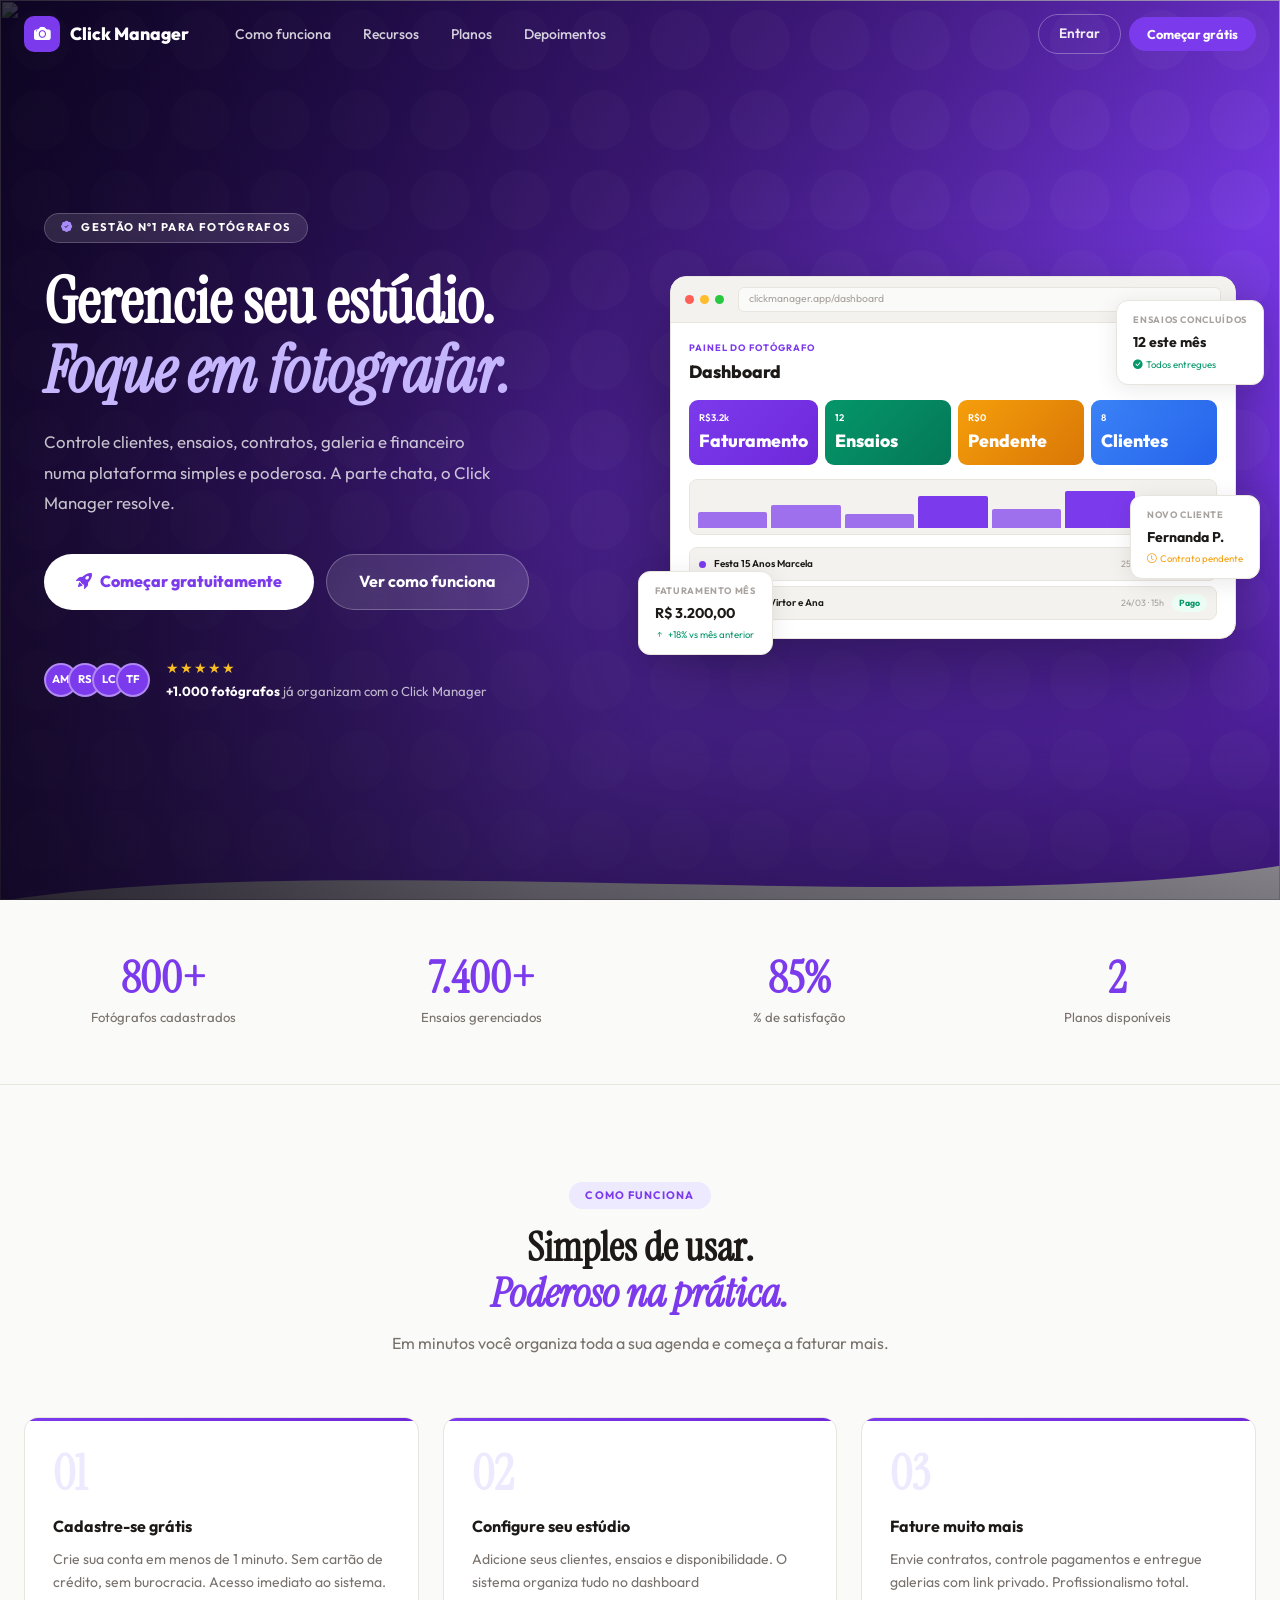
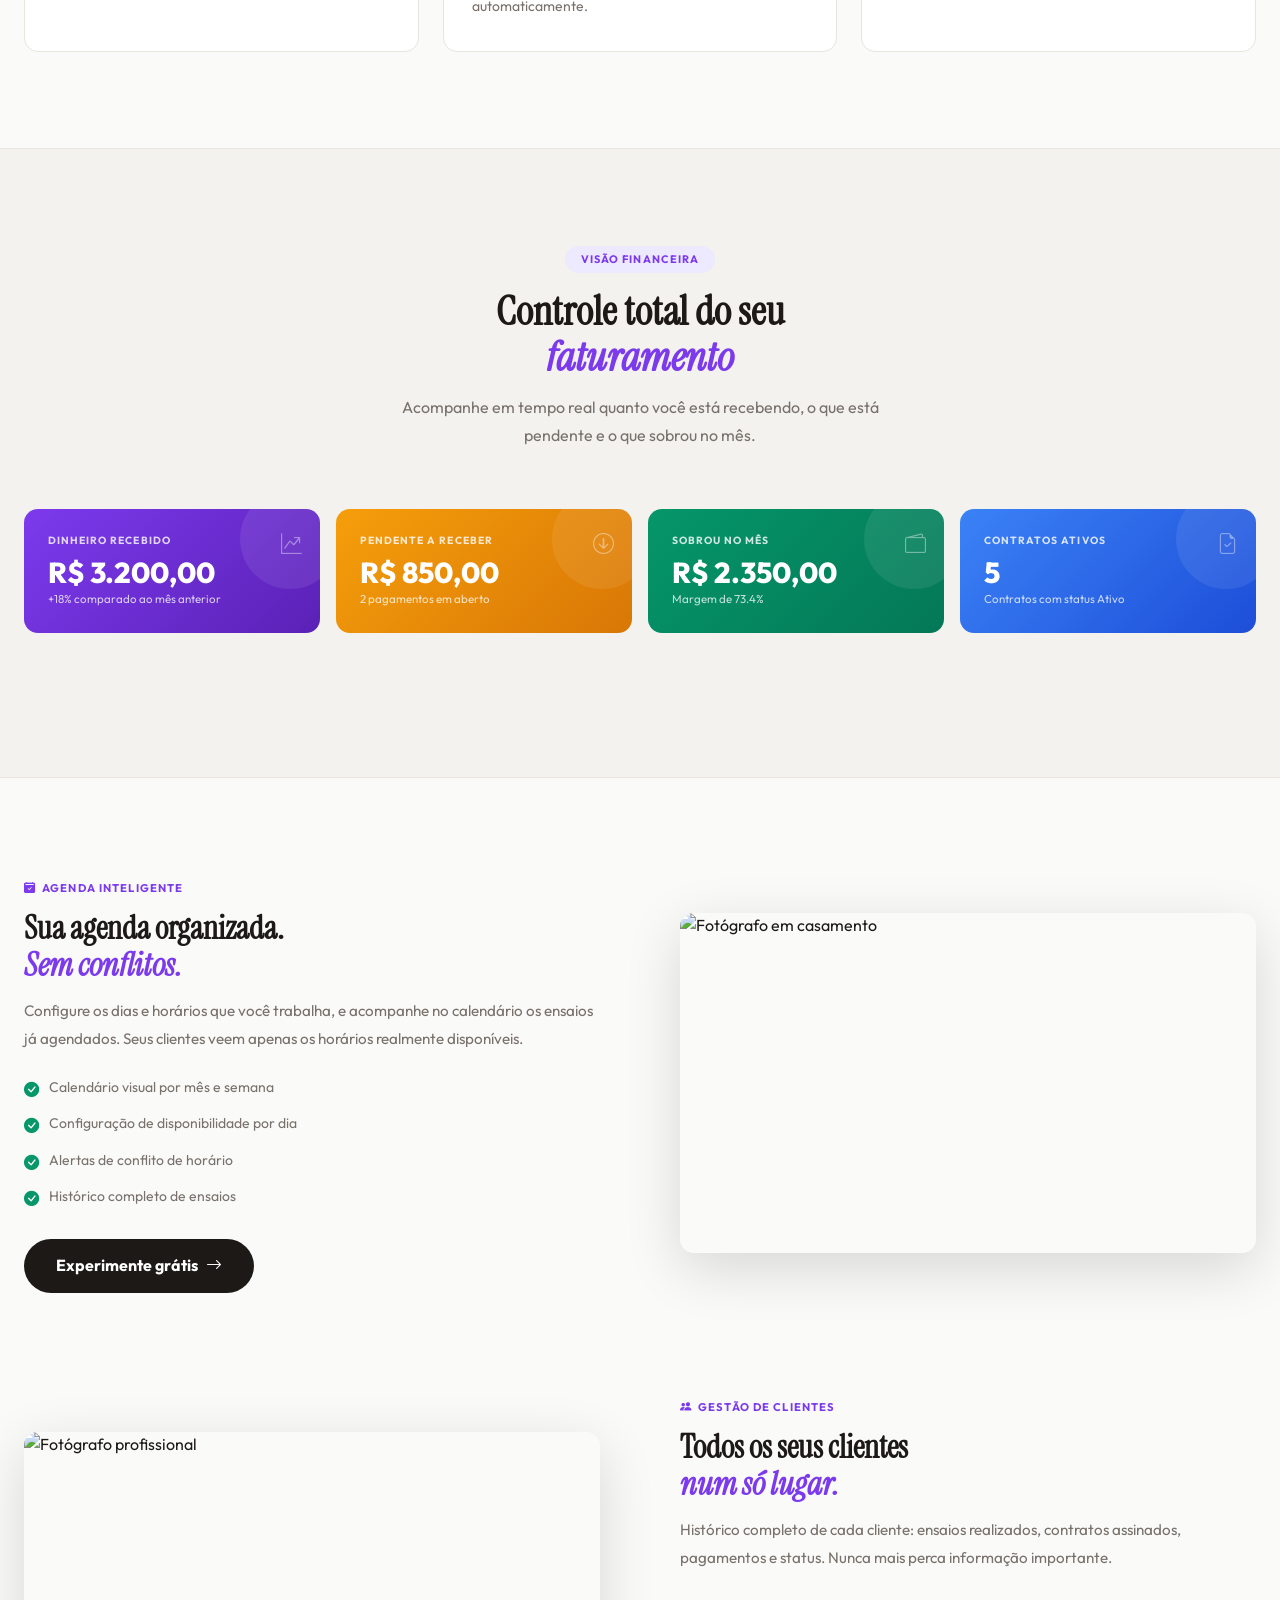
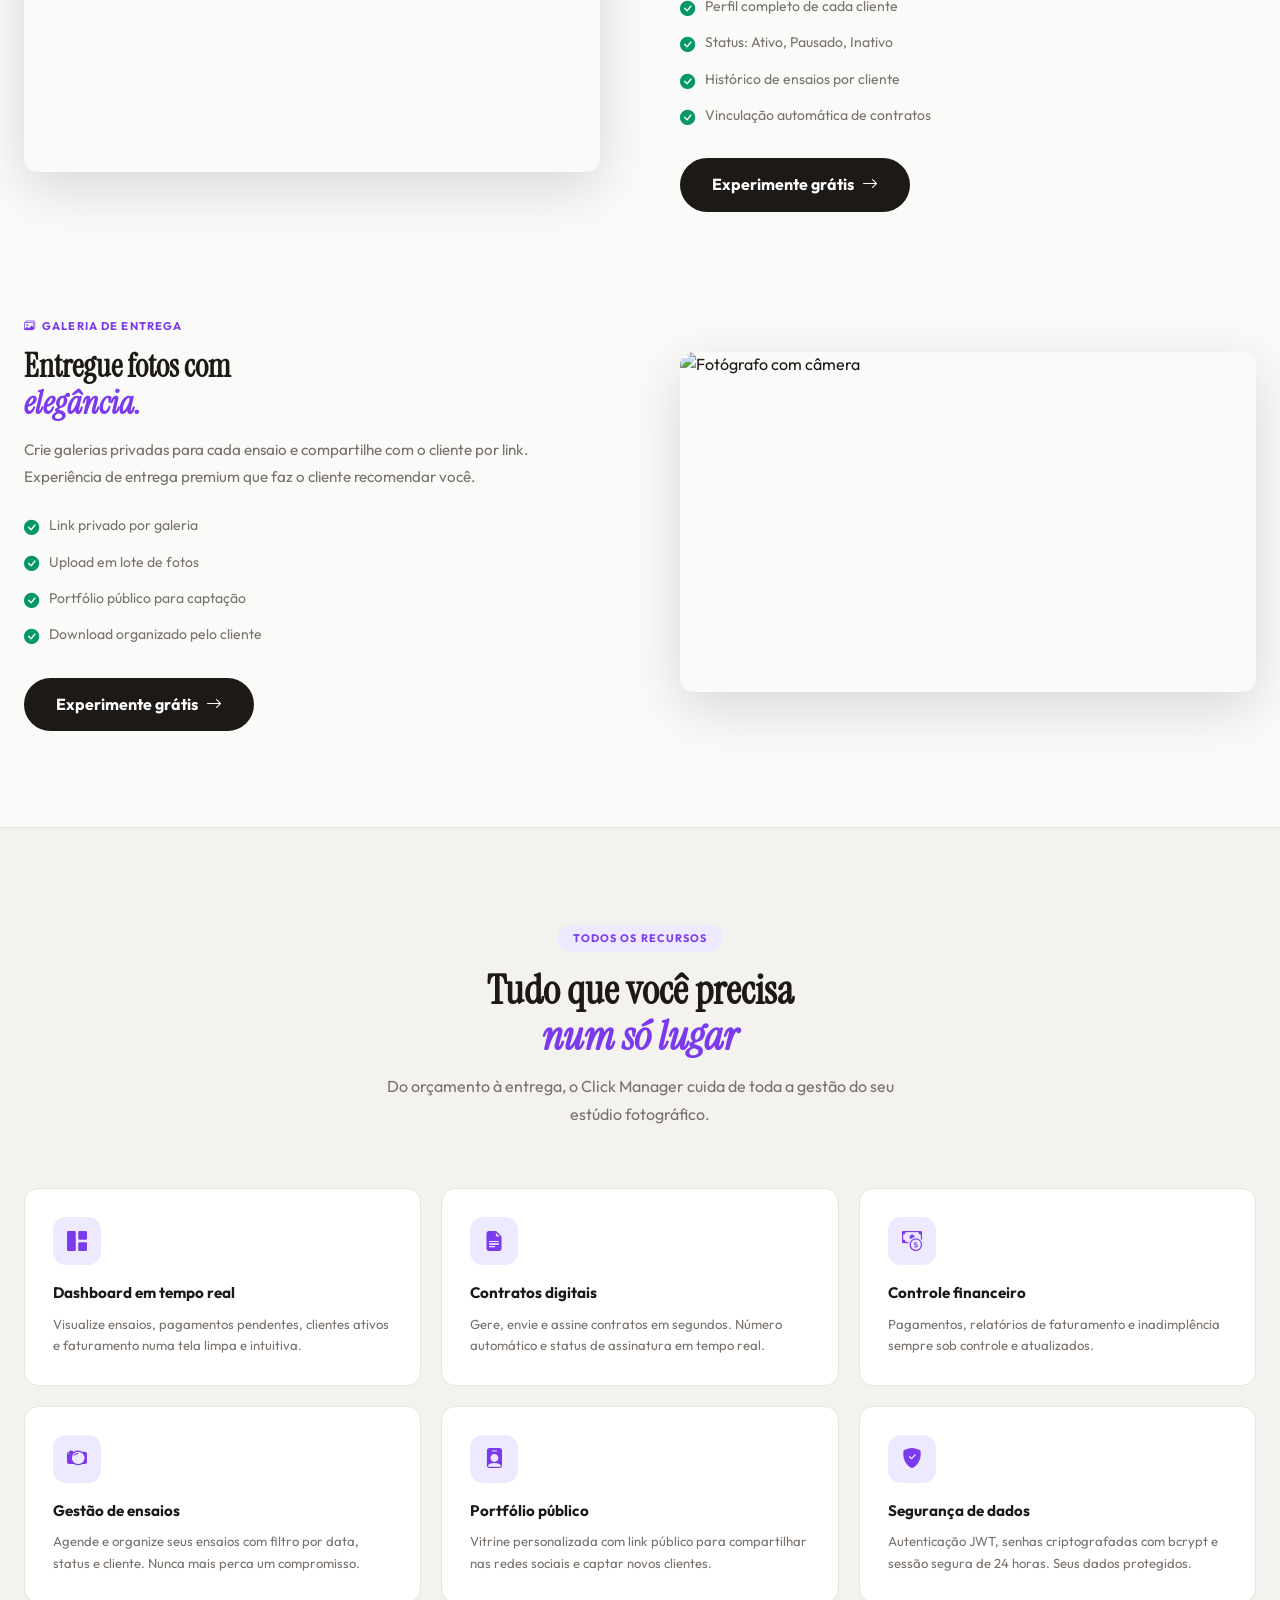
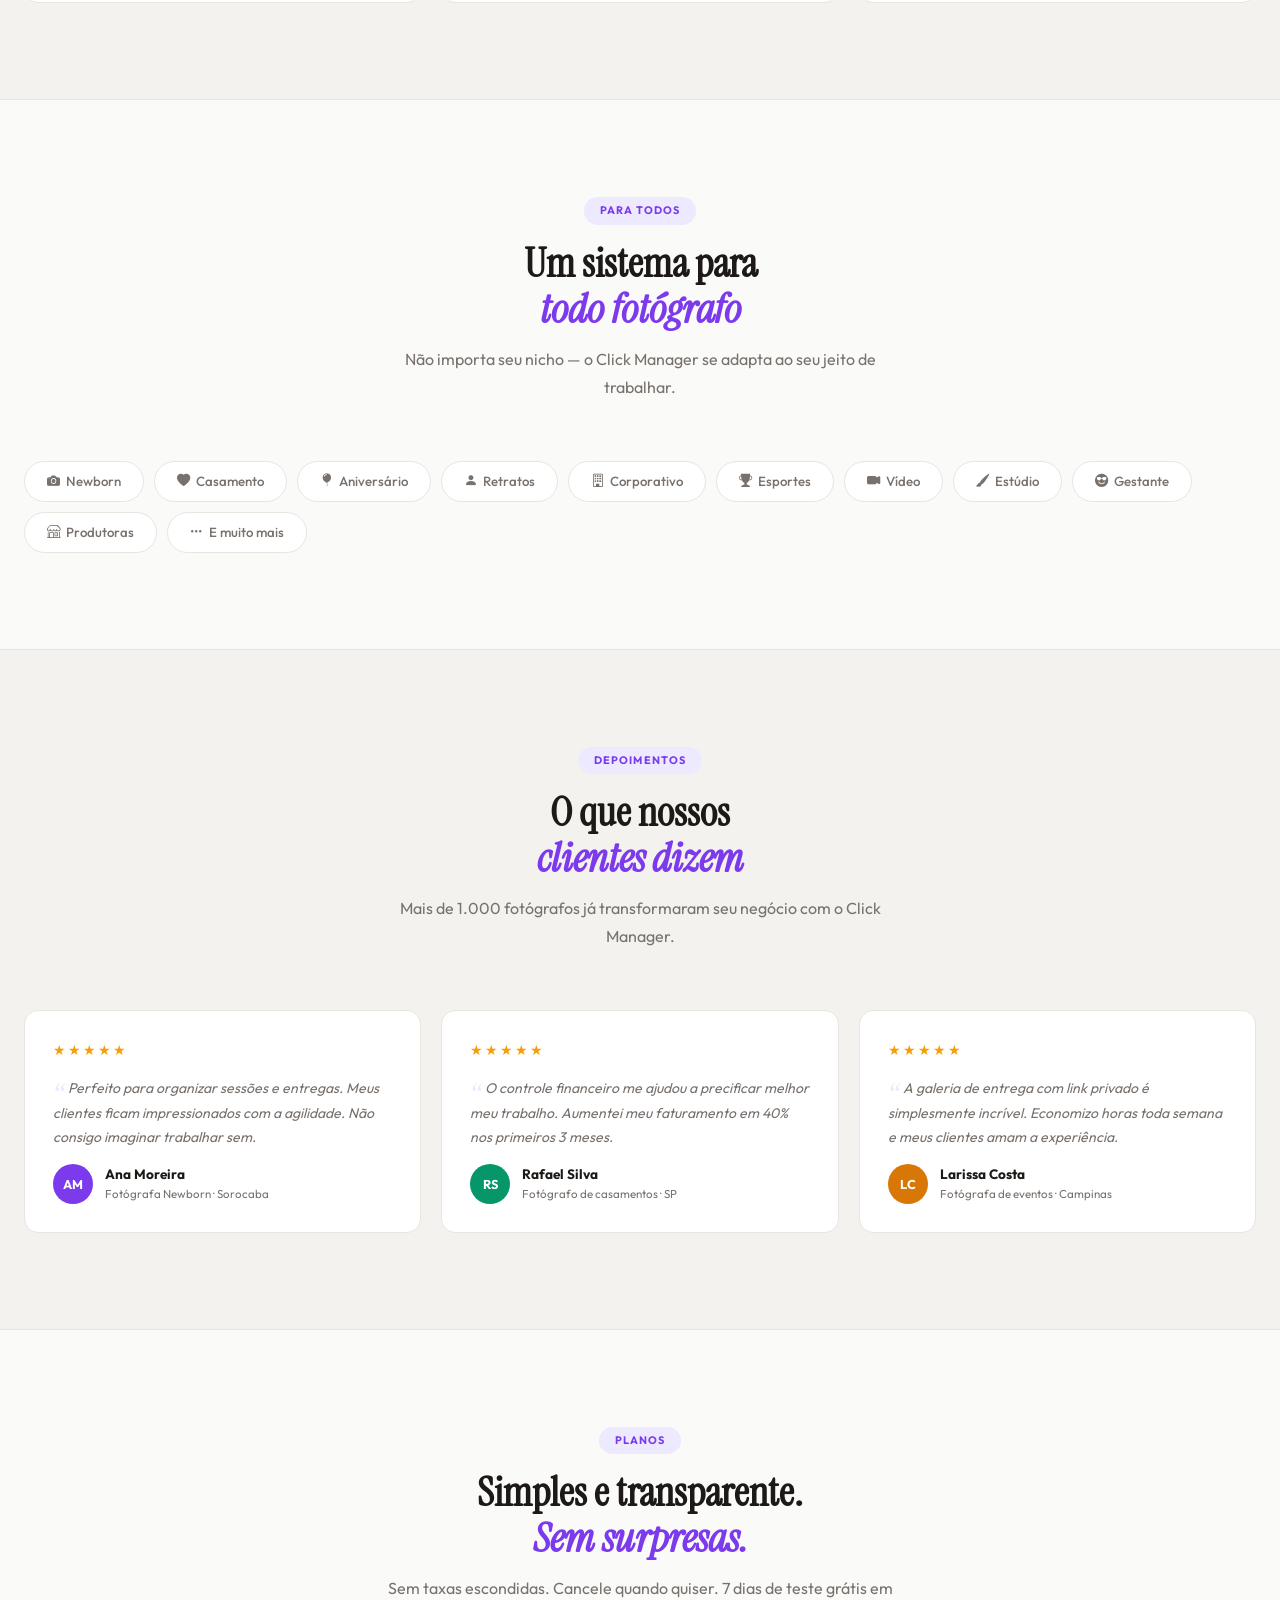
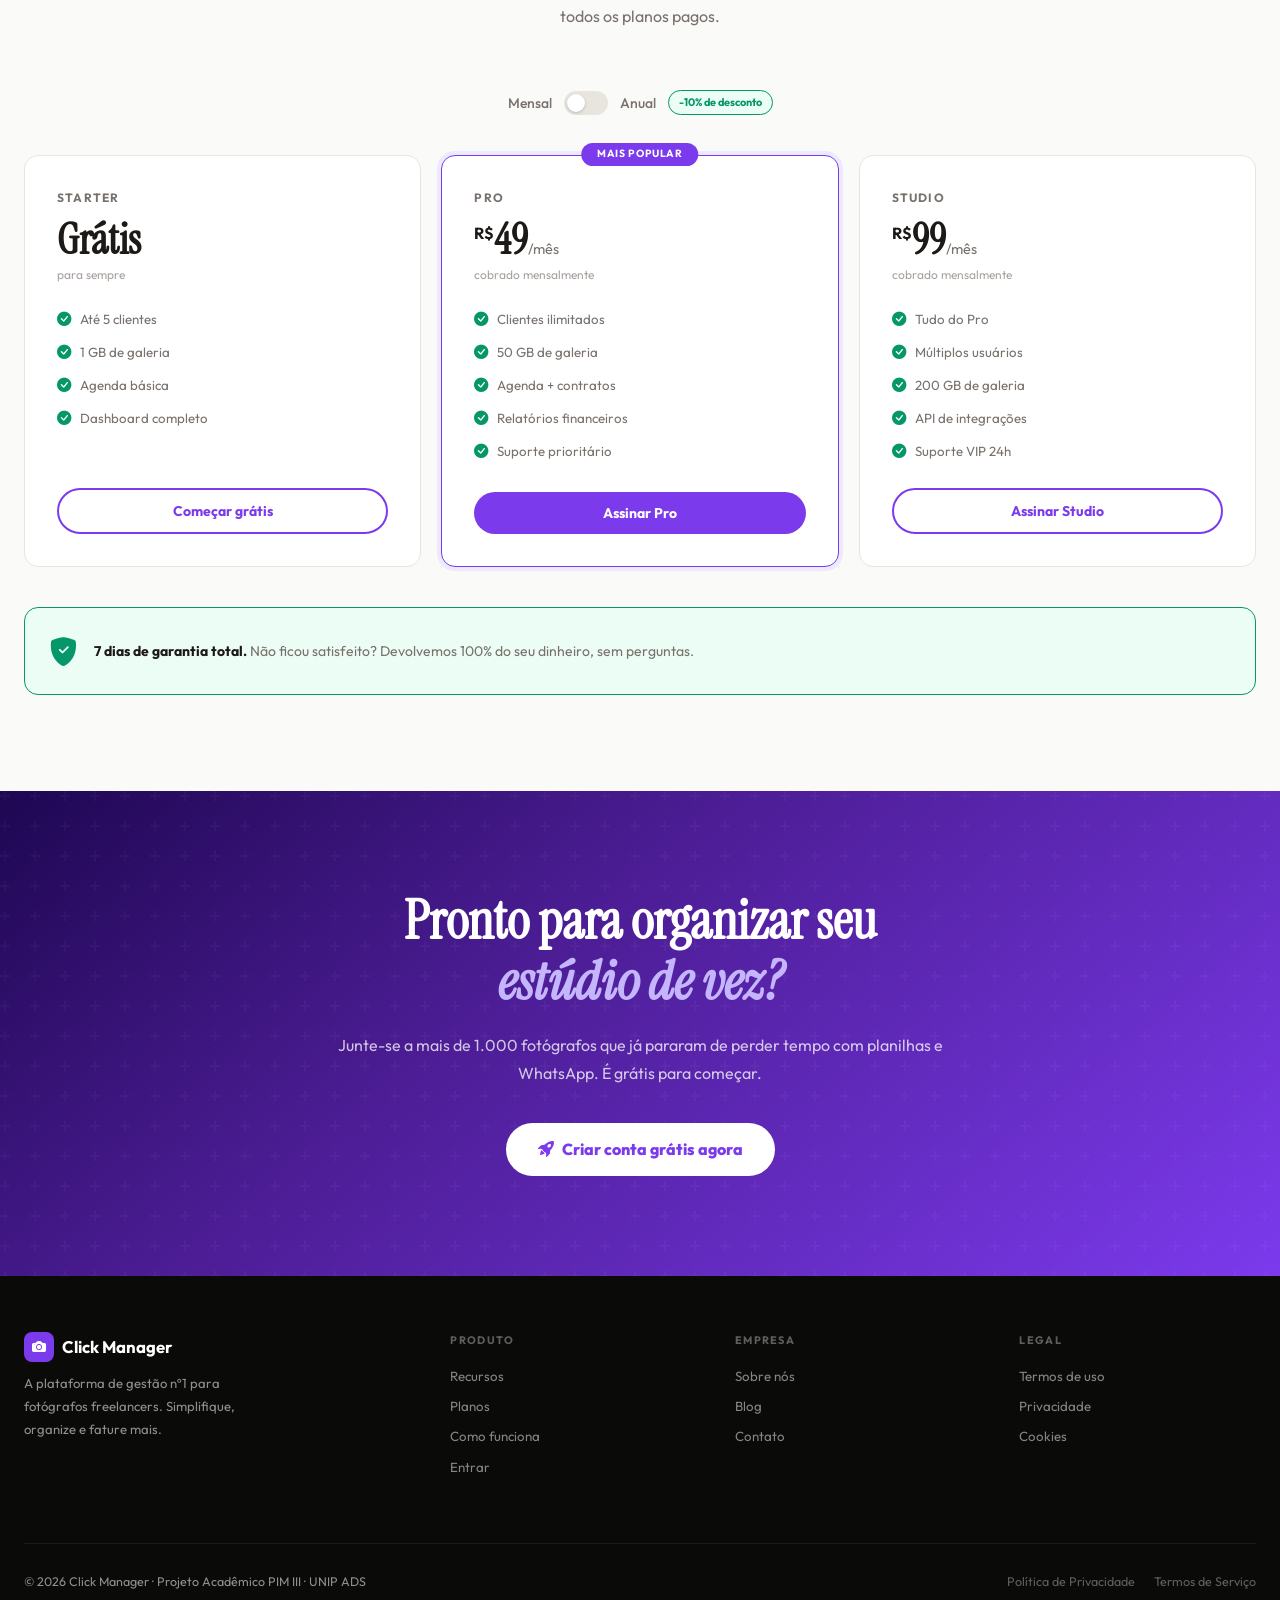
==== clickmanager-v2/index.html @ c3f2b22c "Click Manager v1.0.0 Primeira versão do sistema de gestão para fotógrafos" ====
<!DOCTYPE html>
<html lang="pt-BR" data-theme="light">
<head>
<meta charset="UTF-8"/>
<meta name="viewport" content="width=device-width,initial-scale=1.0"/>
<title>Click Manager – Gestão para Fotógrafos</title>
<link rel="preconnect" href="https://fonts.googleapis.com"/>
<link rel="preconnect" href="https://fonts.gstatic.com" crossorigin/>
<link href="https://fonts.googleapis.com/css2?family=Instrument+Serif:ital@0;1&family=Outfit:wght@300;400;500;600;700;800;900&display=swap" rel="stylesheet"/>
<link rel="stylesheet" href="https://cdn.jsdelivr.net/npm/bootstrap-icons@1.11.3/font/bootstrap-icons.min.css"/>
<style>
/* ── RESET & TOKENS ─────────────────────────────── */
*,*::before,*::after{box-sizing:border-box;margin:0;padding:0}
html{scroll-behavior:smooth;font-size:16px}
:root{
  --bg:#fafaf8;--bg2:#f3f2ee;--surface:#fff;--border:#e8e5df;
  --text:#1c1917;--text2:#78716c;--text3:#a8a29e;
  --accent:#7c3aed;--accent2:#6d28d9;--accent-light:#f5f3ff;--accent-mid:#ede9fe;
  --green:#059669;--green-bg:#ecfdf5;
  --orange:#f59e0b;--orange-bg:#fffbeb;
  --font-serif:'Instrument Serif',Georgia,serif;
  --font:'Outfit',sans-serif;
  --nav-h:68px;--r:14px;--r-sm:9px;
  --shadow:0 1px 3px rgba(0,0,0,.06),0 4px 16px rgba(0,0,0,.04);
  --shadow-md:0 4px 24px rgba(0,0,0,.09);
  --shadow-lg:0 16px 56px rgba(0,0,0,.14);
  --ease:.22s cubic-bezier(.4,0,.2,1);
}
body{font-family:var(--font);background:var(--bg);color:var(--text);line-height:1.6;overflow-x:hidden;transition:background var(--ease),color var(--ease)}
a{text-decoration:none;color:inherit}
img{max-width:100%;display:block}
::-webkit-scrollbar{width:5px}::-webkit-scrollbar-track{background:var(--bg)}::-webkit-scrollbar-thumb{background:var(--accent);border-radius:99px}

/* ── BUTTONS ─────────────────────────────────────── */
.btn{display:inline-flex;align-items:center;gap:8px;padding:10px 22px;border-radius:99px;font-family:var(--font);font-size:.875rem;font-weight:700;cursor:pointer;border:none;transition:all var(--ease);text-decoration:none;white-space:nowrap}
.btn-ghost{background:rgba(255,255,255,.12);color:#fff;border:1.5px solid rgba(255,255,255,.25);backdrop-filter:blur(8px)}
.btn-ghost:hover{background:rgba(255,255,255,.2);border-color:rgba(255,255,255,.4)}
.btn-primary{background:var(--accent);color:#fff}
.btn-primary:hover{background:var(--accent2);transform:translateY(-2px);box-shadow:0 8px 28px rgba(124,58,237,.35)}
.btn-outline{background:transparent;color:var(--accent);border:2px solid var(--accent)}
.btn-outline:hover{background:var(--accent-light)}
.btn-white{background:#fff;color:var(--accent);font-weight:800}
.btn-white:hover{transform:translateY(-2px);box-shadow:0 8px 32px rgba(0,0,0,.18)}
.btn-dark{background:var(--text);color:#fff}
.btn-dark:hover{background:#111;transform:translateY(-2px)}
.btn-lg{padding:14px 32px;font-size:1rem}
.btn-sm{padding:7px 18px;font-size:.8rem}

/* ── NAV ─────────────────────────────────────────── */
.nav{
  position:fixed;top:0;left:0;right:0;z-index:200;
  height:var(--nav-h);
  display:flex;align-items:center;
  padding:0 max(24px,calc(50vw - 620px));
  gap:32px;
  transition:all .3s;
}
.nav.scrolled{background:rgba(255,255,255,.88);backdrop-filter:blur(20px);border-bottom:1px solid var(--border);box-shadow:0 1px 20px rgba(0,0,0,.06)}
.nav-brand{display:flex;align-items:center;gap:10px;font-weight:800;font-size:1.1rem;color:#fff}
.nav.scrolled .nav-brand{color:var(--text)}
.nav-brand-icon{width:36px;height:36px;background:var(--accent);border-radius:10px;display:flex;align-items:center;justify-content:center;color:#fff;font-size:1.05rem;flex-shrink:0}
.nav-links{display:flex;align-items:center;gap:4px;flex:1}
.nav-links a{padding:7px 14px;font-size:.875rem;font-weight:500;color:rgba(255,255,255,.8);border-radius:99px;transition:all var(--ease)}
.nav-links a:hover{background:rgba(255,255,255,.15);color:#fff}
.nav.scrolled .nav-links a{color:var(--text2)}
.nav.scrolled .nav-links a:hover{background:var(--bg2);color:var(--text)}
.nav-actions{display:flex;align-items:center;gap:8px;margin-left:auto}
.nav-btn-login{padding:8px 20px;border-radius:99px;font-size:.85rem;font-weight:600;color:rgba(255,255,255,.9);border:1.5px solid rgba(255,255,255,.3);background:transparent;cursor:pointer;font-family:var(--font);transition:all var(--ease)}
.nav-btn-login:hover{background:rgba(255,255,255,.15)}
.nav.scrolled .nav-btn-login{color:var(--text);border-color:var(--border)}
.nav.scrolled .nav-btn-login:hover{background:var(--bg2)}
.btn-icon{width:36px;height:36px;border-radius:50%;border:1.5px solid rgba(255,255,255,.3);background:transparent;color:rgba(255,255,255,.8);display:flex;align-items:center;justify-content:center;cursor:pointer;transition:all var(--ease)}
.btn-icon:hover{background:rgba(255,255,255,.15)}
.nav.scrolled .btn-icon{border-color:var(--border);background:var(--bg2);color:var(--text2)}
.nav.scrolled .btn-icon:hover{background:var(--accent-mid);color:var(--accent)}

/* ── HERO ─────────────────────────────────────────── */
.hero-wrap{
  position:relative;min-height:100vh;
  background:linear-gradient(140deg,#1e0752 0%,#4c1d95 35%,#7c3aed 65%,#6d28d9 100%);
  display:flex;flex-direction:column;overflow:hidden;
}
.hero-wrap::before{
  content:'';position:absolute;inset:0;z-index:0;
  background:url("data:image/svg+xml,%3Csvg width='80' height='80' viewBox='0 0 80 80' xmlns='http://www.w3.org/2000/svg'%3E%3Cg fill='%23ffffff' fill-opacity='0.03'%3E%3Ccircle cx='40' cy='40' r='30'/%3E%3C/g%3E%3C/svg%3E");
}
.hero-photo-bg{
  position:absolute;inset:0;
  overflow:hidden;
}
.hero-photo-bg img{width:100%;height:100%;object-fit:cover;object-position:center 30%;opacity:.75}
.hero-photo-bg::after{
  content:'';position:absolute;inset:0;
  background:
    linear-gradient(to right, rgba(8,4,18,.75) 0%, rgba(8,4,18,.35) 42%, rgba(8,4,18,.05) 100%),
    linear-gradient(to top, rgba(8,4,18,.5) 0%, transparent 48%);
}
.hero-inner{
  position:relative;z-index:1;
  max-width:1240px;margin:0 auto;width:100%;
  padding:calc(var(--nav-h) + 80px) 24px 80px;
  display:grid;grid-template-columns:1fr 1fr;
  gap:60px;align-items:center;flex:1;
}
.hero-tag{
  display:inline-flex;align-items:center;gap:8px;
  background:rgba(255,255,255,.12);color:#fff;
  font-size:.7rem;font-weight:700;text-transform:uppercase;letter-spacing:.12em;
  padding:5px 16px;border-radius:99px;margin-bottom:24px;
  border:1px solid rgba(255,255,255,.2);backdrop-filter:blur(8px);
}
.hero-tag i{color:#a78bfa}
.hero-h1{
  font-family:var(--font-serif);
  font-size:clamp(2.6rem,5vw,4.2rem);
  line-height:1.08;
  color:#fff;
  margin-bottom:22px;
}
.hero-h1 em{font-style:italic;color:#c4b5fd}
.hero-p{font-size:1.05rem;color:rgba(255,255,255,.75);line-height:1.8;max-width:460px;margin-bottom:36px}
.hero-ctas{display:flex;gap:12px;flex-wrap:wrap;margin-bottom:48px}
.hero-proof{display:flex;align-items:center;gap:16px}
.hero-avatars{display:flex}
.hero-avatars span{width:34px;height:34px;border-radius:50%;background:var(--accent);color:#fff;display:flex;align-items:center;justify-content:center;font-size:.7rem;font-weight:700;border:2px solid rgba(255,255,255,.4);margin-left:-10px}
.hero-avatars span:first-child{margin-left:0}
.hero-proof-text{font-size:.82rem;color:rgba(255,255,255,.7)}
.hero-proof-text strong{color:#fff}
.hero-stars{color:#fbbf24;font-size:.85rem;letter-spacing:1px;margin-bottom:2px}

/* ── DASHBOARD MOCKUP ─────────────────────────────── */
.hero-mockup{position:relative}
.mockup-card{
  background:var(--surface);border:1px solid var(--border);
  border-radius:16px;box-shadow:0 32px 80px rgba(0,0,0,.4);
  overflow:hidden;
  animation:floatHero 7s ease-in-out infinite;
}
@keyframes floatHero{0%,100%{transform:translateY(0) rotate(.3deg)}50%{transform:translateY(-16px) rotate(.3deg)}}
.mockup-bar{background:var(--bg2);border-bottom:1px solid var(--border);padding:10px 14px;display:flex;align-items:center;gap:6px}
.dot{width:9px;height:9px;border-radius:50%}
.dot-r{background:#ff5f57}.dot-y{background:#ffbd2e}.dot-g{background:#28c840}
.mockup-url{flex:1;background:var(--bg);border:1px solid var(--border);border-radius:6px;padding:3px 10px;font-size:.65rem;color:var(--text3);margin-left:8px}
.mockup-body{padding:18px}
.mockup-eyebrow{font-size:.58rem;font-weight:700;text-transform:uppercase;letter-spacing:.1em;color:var(--accent);margin-bottom:2px}
.mockup-title{font-size:1.1rem;font-weight:800;color:var(--text);margin-bottom:14px}
/* stat cards coloridos */
.mockup-stats{display:grid;grid-template-columns:repeat(4,1fr);gap:7px;margin-bottom:14px}
.ms{border-radius:9px;padding:10px;font-size:.6rem;color:#fff;font-weight:600}
.ms-purple{background:linear-gradient(135deg,#7c3aed,#6d28d9)}
.ms-orange{background:linear-gradient(135deg,#f59e0b,#d97706)}
.ms-green{background:linear-gradient(135deg,#059669,#047857)}
.ms-blue{background:linear-gradient(135deg,#3b82f6,#2563eb)}
.ms-num{font-size:1.1rem;font-weight:800;display:block;margin-top:2px}
/* mini chart */
.mockup-chart{height:56px;background:var(--bg2);border:1px solid var(--border);border-radius:8px;display:flex;align-items:flex-end;padding:6px 8px;gap:4px;margin-bottom:12px}
.mc-bar{background:var(--accent);border-radius:2px 2px 0 0;flex:1;opacity:.7}
.mc-bar.hi{opacity:1}
/* eventos */
.mockup-events{display:flex;flex-direction:column;gap:5px}
.me{display:flex;align-items:center;gap:8px;padding:7px 9px;background:var(--bg2);border:1px solid var(--border);border-radius:8px}
.me-dot{width:7px;height:7px;border-radius:50%;background:var(--accent);flex-shrink:0}
.me-name{font-size:.62rem;font-weight:600;color:var(--text);flex:1}
.me-date{font-size:.57rem;color:var(--text3)}
.me-badge{font-size:.55rem;font-weight:700;padding:2px 7px;border-radius:99px;background:var(--green-bg);color:var(--green)}
/* floating cards */
.fc{position:absolute;background:var(--surface);border:1px solid var(--border);border-radius:12px;padding:12px 16px;box-shadow:var(--shadow-md);font-size:.78rem}
.fc-1{bottom:-16px;left:-32px;animation:fcFloat 5s 1s ease-in-out infinite}
.fc-2{top:24px;right:-28px;animation:fcFloat 4.5s .5s ease-in-out infinite}
.fc-3{bottom:60px;right:-24px;animation:fcFloat 6s 1.5s ease-in-out infinite}
@keyframes fcFloat{0%,100%{transform:translateY(0)}50%{transform:translateY(-9px)}}
.fc .fc-label{font-size:.58rem;font-weight:700;text-transform:uppercase;letter-spacing:.07em;color:var(--text3);margin-bottom:3px}
.fc .fc-value{font-weight:700;color:var(--text);font-size:.88rem}
.fc .fc-sub{font-size:.6rem;color:var(--green);display:flex;align-items:center;gap:3px;margin-top:3px}
.fc .fc-sub.warn{color:var(--orange)}

/* ── WAVE ────────────────────────────────────────── */
.wave-divider{line-height:0;overflow:hidden;margin-bottom:-1px}
.wave-divider svg{display:block;width:100%}

/* ── STATS STRIP ─────────────────────────────────── */
.stats-strip{padding:56px max(24px,calc(50vw - 620px));display:grid;grid-template-columns:repeat(4,1fr);gap:40px;border-bottom:1px solid var(--border)}
.stat-item{text-align:center}
.stat-item-num{font-family:var(--font-serif);font-size:2.8rem;font-weight:700;color:var(--accent);line-height:1}
.stat-item-label{font-size:.82rem;color:var(--text2);margin-top:6px}

/* ── SECTION BASE ─────────────────────────────────── */
.section{padding:96px max(24px,calc(50vw - 620px))}
.section-alt{background:var(--bg2);border-top:1px solid var(--border);border-bottom:1px solid var(--border)}
.section-dark{background:linear-gradient(135deg,#1e0752 0%,#4c1d95 100%);color:#fff}
.section-tag{display:inline-flex;align-items:center;gap:6px;background:var(--accent-mid);color:var(--accent);font-size:.68rem;font-weight:700;text-transform:uppercase;letter-spacing:.1em;padding:5px 16px;border-radius:99px;margin-bottom:16px}
.section-tag-white{background:rgba(255,255,255,.15);color:#fff;border:1px solid rgba(255,255,255,.2)}
.section-h{font-family:var(--font-serif);font-size:clamp(1.9rem,3.2vw,3rem);line-height:1.12;margin-bottom:12px}
.section-h em{font-style:italic;color:var(--accent)}
.section-h-white em{color:#c4b5fd}
.section-sub{font-size:1rem;color:var(--text2);max-width:540px;line-height:1.75}
.section-sub-white{color:rgba(255,255,255,.75)}
.section-head{margin-bottom:60px}
.section-head.center{text-align:center}
.section-head.center .section-sub{margin:0 auto}

/* ── FEATURE ROWS ─────────────────────────────────── */
.feat-row{display:grid;grid-template-columns:1fr 1fr;gap:80px;align-items:center;margin-bottom:100px}
.feat-row:last-child{margin-bottom:0}
.feat-row.reverse .feat-visual{order:-1}
.feat-tag{display:inline-flex;align-items:center;gap:6px;font-size:.7rem;font-weight:700;text-transform:uppercase;letter-spacing:.1em;color:var(--accent);margin-bottom:12px}
.feat-h{font-family:var(--font-serif);font-size:clamp(1.6rem,2.5vw,2.2rem);line-height:1.15;color:var(--text);margin-bottom:14px}
.feat-h em{font-style:italic;color:var(--accent)}
.feat-p{font-size:.95rem;color:var(--text2);line-height:1.8;margin-bottom:24px}
.feat-list{display:flex;flex-direction:column;gap:10px;margin-bottom:28px}
.feat-list li{display:flex;align-items:flex-start;gap:10px;font-size:.875rem;color:var(--text2);list-style:none}
.feat-list li i{color:var(--green);font-size:.95rem;flex-shrink:0;margin-top:2px}
.feat-visual{border-radius:var(--r);overflow:hidden;box-shadow:var(--shadow-lg)}
.feat-visual img{width:100%;height:340px;object-fit:cover}
.feat-visual-ui{border-radius:var(--r);background:var(--surface);border:1px solid var(--border);box-shadow:var(--shadow-lg);padding:24px;min-height:320px}

/* ── COLORED CARDS (fotocontrole style) ──────────────── */
.color-cards{display:grid;grid-template-columns:repeat(4,1fr);gap:16px;margin-bottom:48px}
.cc{border-radius:14px;padding:24px;color:#fff;position:relative;overflow:hidden}
.cc::after{content:'';position:absolute;top:-20px;right:-20px;width:100px;height:100px;border-radius:50%;background:rgba(255,255,255,.08)}
.cc-purple{background:linear-gradient(135deg,#7c3aed 0%,#5b21b6 100%)}
.cc-orange{background:linear-gradient(135deg,#f59e0b 0%,#d97706 100%)}
.cc-green{background:linear-gradient(135deg,#059669 0%,#047857 100%)}
.cc-blue{background:linear-gradient(135deg,#3b82f6 0%,#1d4ed8 100%)}
.cc-label{font-size:.65rem;font-weight:700;text-transform:uppercase;letter-spacing:.1em;opacity:.8;margin-bottom:8px}
.cc-value{font-size:1.8rem;font-weight:800;line-height:1;margin-bottom:4px}
.cc-sub{font-size:.72rem;opacity:.75}
.cc-icon{position:absolute;top:18px;right:18px;font-size:1.3rem;opacity:.4}

/* ── HOW IT WORKS ─────────────────────────────────── */
.steps{display:grid;grid-template-columns:repeat(3,1fr);gap:24px}
.step{background:var(--surface);border:1px solid var(--border);border-radius:var(--r);padding:32px 28px;position:relative;transition:all var(--ease);overflow:hidden}
.step::before{content:'';position:absolute;top:0;left:0;right:0;height:3px;background:linear-gradient(90deg,var(--accent),var(--accent2))}
.step:hover{box-shadow:var(--shadow-md);transform:translateY(-4px)}
.step-num{font-family:var(--font-serif);font-size:3rem;font-weight:700;color:var(--accent-mid);line-height:1;margin-bottom:16px}
.step-title{font-weight:700;font-size:1rem;color:var(--text);margin-bottom:8px}
.step-desc{font-size:.875rem;color:var(--text2);line-height:1.7}

/* ── FEATURE GRID ─────────────────────────────────── */
.feat-grid{display:grid;grid-template-columns:repeat(3,1fr);gap:20px}
.fg-card{background:var(--surface);border:1px solid var(--border);border-radius:var(--r);padding:28px;transition:all var(--ease)}
.fg-card:hover{box-shadow:var(--shadow-md);border-color:var(--accent);transform:translateY(-3px)}
.fg-icon{width:48px;height:48px;border-radius:13px;background:var(--accent-mid);color:var(--accent);display:flex;align-items:center;justify-content:center;font-size:1.25rem;margin-bottom:16px}
.fg-title{font-weight:700;font-size:.95rem;color:var(--text);margin-bottom:8px}
.fg-desc{font-size:.82rem;color:var(--text2);line-height:1.65}

/* ── NICHES ──────────────────────────────────────── */
.niches{display:flex;flex-wrap:wrap;gap:10px}
.niche{background:var(--surface);border:1px solid var(--border);border-radius:99px;padding:9px 22px;font-size:.83rem;font-weight:500;color:var(--text2);cursor:default;transition:all var(--ease)}
.niche:hover{background:var(--accent-mid);color:var(--accent);border-color:var(--accent)}
.niche i{margin-right:6px}

/* ── TESTIMONIALS ─────────────────────────────────── */
.testimonials{display:grid;grid-template-columns:repeat(3,1fr);gap:20px}
.tcard{background:var(--surface);border:1px solid var(--border);border-radius:var(--r);padding:28px;display:flex;flex-direction:column;gap:14px;transition:all var(--ease)}
.tcard:hover{box-shadow:var(--shadow-md);transform:translateY(-3px)}
.tcard-stars{color:#f59e0b;font-size:.9rem;letter-spacing:2px}
.tcard-text{font-size:.875rem;color:var(--text2);line-height:1.75;font-style:italic;flex:1}
.tcard-text::before{content:'\201C';font-family:var(--font-serif);font-size:2.2rem;color:var(--accent-mid);line-height:0;vertical-align:-.5em;margin-right:4px}
.tcard-author{display:flex;align-items:center;gap:12px}
.tcard-av{width:40px;height:40px;border-radius:50%;display:flex;align-items:center;justify-content:center;font-weight:700;font-size:.8rem;color:#fff;flex-shrink:0;overflow:hidden}
.tcard-name{font-weight:700;font-size:.85rem;color:var(--text)}
.tcard-role{font-size:.72rem;color:var(--text2)}

/* ── PRICING ─────────────────────────────────────── */
.pricing-toggle{display:flex;align-items:center;gap:12px;margin-bottom:40px;justify-content:center}
.toggle-label{font-size:.875rem;color:var(--text2);font-weight:500}
.toggle-track{width:44px;height:24px;background:var(--border);border-radius:99px;cursor:pointer;position:relative;transition:background var(--ease)}
.toggle-track.on{background:var(--accent)}
.toggle-thumb{width:18px;height:18px;background:#fff;border-radius:50%;position:absolute;top:3px;left:3px;transition:left var(--ease);box-shadow:0 1px 3px rgba(0,0,0,.2)}
.toggle-track.on .toggle-thumb{left:23px}
.discount-pill{background:var(--green-bg);color:var(--green);font-size:.68rem;font-weight:700;padding:3px 10px;border-radius:99px;border:1px solid var(--green)}
.pricing-grid{display:grid;grid-template-columns:repeat(3,1fr);gap:20px}
.pcard{background:var(--surface);border:1.5px solid var(--border);border-radius:var(--r);padding:32px;position:relative;transition:all var(--ease);display:flex;flex-direction:column}
.pcard:hover{box-shadow:var(--shadow-md)}
.pcard.featured{border-color:var(--accent);box-shadow:0 0 0 4px var(--accent-mid)}
.pcard-badge{position:absolute;top:-13px;left:50%;transform:translateX(-50%);background:var(--accent);color:#fff;font-size:.65rem;font-weight:700;text-transform:uppercase;letter-spacing:.06em;padding:3px 16px;border-radius:99px;white-space:nowrap}
.pcard-name{font-size:.75rem;font-weight:700;text-transform:uppercase;letter-spacing:.1em;color:var(--text2);margin-bottom:12px}
.pcard-price{font-family:var(--font-serif);font-size:2.6rem;font-weight:700;color:var(--text);line-height:1;margin-bottom:4px}
.pcard-price sup{font-size:1rem;vertical-align:super;font-family:var(--font)}
.pcard-price span{font-size:.9rem;font-weight:400;color:var(--text2);font-family:var(--font)}
.pcard-period{font-size:.75rem;color:var(--text3);margin-bottom:24px}
.pcard-list{list-style:none;display:flex;flex-direction:column;gap:10px;flex:1;margin-bottom:24px}
.pcard-list li{display:flex;align-items:center;gap:9px;font-size:.83rem;color:var(--text2)}
.pcard-list li i{color:var(--green);font-size:.9rem;flex-shrink:0}
.guarantee{margin-top:40px;padding:20px 24px;background:var(--green-bg);border:1px solid var(--green);border-radius:var(--r);display:flex;align-items:center;gap:16px}
.guarantee i{font-size:1.8rem;color:var(--green);flex-shrink:0}
.guarantee-text{font-size:.875rem;color:var(--text2);line-height:1.5}
.guarantee-text strong{color:var(--text)}

/* ── CTA FINAL ───────────────────────────────────── */
.cta-final{text-align:center;padding:100px 24px;position:relative;overflow:hidden;background:linear-gradient(140deg,#1e0752 0%,#4c1d95 40%,#7c3aed 100%)}
.cta-final::before{content:'';position:absolute;inset:0;background:url("data:image/svg+xml,%3Csvg width='60' height='60' viewBox='0 0 60 60' xmlns='http://www.w3.org/2000/svg'%3E%3Cg fill='%23ffffff' fill-opacity='0.03'%3E%3Cpath d='M36 34v-4h-2v4h-4v2h4v4h2v-4h4v-2h-4zm0-30V0h-2v4h-4v2h4v4h2V6h4V4h-4zM6 34v-4H4v4H0v2h4v4h2v-4h4v-2H6zM6 4V0H4v4H0v2h4v4h2V6h4V4H6z'/%3E%3C/g%3E%3C/svg%3E")}
.cta-final-inner{position:relative;max-width:680px;margin:0 auto}
.cta-final h2{font-family:var(--font-serif);font-size:clamp(2.2rem,4.5vw,3.4rem);color:#fff;line-height:1.12;margin-bottom:18px}
.cta-final h2 em{font-style:italic;color:#c4b5fd}
.cta-final p{font-size:1rem;color:rgba(255,255,255,.75);margin-bottom:36px;line-height:1.75}

/* ── FOOTER ──────────────────────────────────────── */
.footer{background:#0a0a09;padding:56px max(24px,calc(50vw - 620px)) 28px;color:rgba(255,255,255,.55)}
.footer-grid{display:grid;grid-template-columns:1.6fr 1fr 1fr 1fr;gap:48px;margin-bottom:56px}
.footer-brand .brand-name{font-weight:700;font-size:1.05rem;color:#fff;margin-bottom:10px;display:flex;align-items:center;gap:8px}
.footer-brand .brand-icon{width:30px;height:30px;background:var(--accent);border-radius:8px;display:flex;align-items:center;justify-content:center;color:#fff;font-size:.9rem}
.footer-brand p{font-size:.82rem;line-height:1.75;max-width:230px}
.footer-col h4{font-size:.68rem;font-weight:700;text-transform:uppercase;letter-spacing:.12em;color:rgba(255,255,255,.35);margin-bottom:16px}
.footer-col a{display:block;font-size:.83rem;color:rgba(255,255,255,.5);margin-bottom:9px;transition:color var(--ease)}
.footer-col a:hover{color:#fff}
.footer-bottom{border-top:1px solid rgba(255,255,255,.07);padding-top:28px;display:flex;justify-content:space-between;align-items:center;font-size:.78rem;flex-wrap:wrap;gap:12px}
.footer-bottom a{color:rgba(255,255,255,.35);margin-left:16px;transition:color var(--ease)}
.footer-bottom a:hover{color:#fff}

/* ── SCROLL REVEAL ──────────────────────────────── */
.reveal{opacity:0;transform:translateY(32px);transition:opacity .7s cubic-bezier(.4,0,.2,1),transform .7s cubic-bezier(.4,0,.2,1)}
.reveal.visible{opacity:1;transform:translateY(0)}
.reveal-left{opacity:0;transform:translateX(-40px);transition:opacity .7s cubic-bezier(.4,0,.2,1),transform .7s cubic-bezier(.4,0,.2,1)}
.reveal-left.visible{opacity:1;transform:translateX(0)}
.reveal-right{opacity:0;transform:translateX(40px);transition:opacity .7s cubic-bezier(.4,0,.2,1),transform .7s cubic-bezier(.4,0,.2,1)}
.reveal-right.visible{opacity:1;transform:translateX(0)}
.reveal-delay-1{transition-delay:.1s}
.reveal-delay-2{transition-delay:.2s}
.reveal-delay-3{transition-delay:.3s}
.reveal-delay-4{transition-delay:.4s}

/* ── RESPONSIVE ──────────────────────────────────── */
@media(max-width:1024px){
  .feat-row{grid-template-columns:1fr;gap:40px}
  .feat-row.reverse .feat-visual{order:0}
}
@media(max-width:900px){
  .hero-inner{grid-template-columns:1fr;gap:48px;padding-top:calc(var(--nav-h) + 48px)}
  .hero-photo-bg{display:none}
  .stats-strip{grid-template-columns:repeat(2,1fr)}
  .steps{grid-template-columns:1fr}
  .color-cards{grid-template-columns:repeat(2,1fr)}
  .testimonials{grid-template-columns:1fr}
  .pricing-grid{grid-template-columns:1fr}
  .feat-grid{grid-template-columns:repeat(2,1fr)}
  .footer-grid{grid-template-columns:1fr 1fr}
  .nav-links{display:none}
}
@media(max-width:600px){
  .footer-grid{grid-template-columns:1fr}
  .section{padding:72px 20px}
  .hero-ctas{flex-direction:column}
  .hero-ctas .btn{justify-content:center;width:100%}
  .feat-grid{grid-template-columns:1fr}
  .color-cards{grid-template-columns:1fr 1fr}
  .stats-strip{grid-template-columns:repeat(2,1fr);padding:40px 20px}
}
</style>
</head>
<body>

<!-- ── NAV ── -->
<nav class="nav" id="mainNav">
  <div class="nav-brand">
    <div class="nav-brand-icon"><i class="bi bi-camera-fill"></i></div>
    Click Manager
  </div>
  <div class="nav-links">
    <a href="#como-funciona">Como funciona</a>
    <a href="#recursos">Recursos</a>
    <a href="#planos">Planos</a>
    <a href="#depoimentos">Depoimentos</a>
  </div>
  <div class="nav-actions">
    <a href="login.html" class="nav-btn-login">Entrar</a>
    <a href="cadastro.html" class="btn btn-primary btn-sm">Começar grátis</a>
  </div>
</nav>

<!-- ── HERO ── -->
<div class="hero-wrap">
  <!-- Foto de fundo -->
  <div class="hero-photo-bg">
    <img src="https://images.unsplash.com/photo-1499002238440-d264edd596ec?w=1600&q=85&fit=crop&crop=center" alt="">
  </div>

  <div class="hero-inner">
    <!-- Esquerda: texto -->
    <div class="hero-content">
      <div class="hero-tag reveal"><i class="bi bi-patch-check-fill"></i> Gestão nº1 para fotógrafos</div>
      <h1 class="hero-h1 reveal reveal-delay-1">
        Gerencie seu estúdio.<br>
        <em>Foque em fotografar.</em>
      </h1>
      <p class="hero-p reveal reveal-delay-2">
        Controle clientes, ensaios, contratos, galeria e financeiro numa plataforma simples e poderosa. A parte chata, o Click Manager resolve.
      </p>
      <div class="hero-ctas reveal reveal-delay-3">
        <a href="cadastro.html" class="btn btn-white btn-lg">
          <i class="bi bi-rocket-takeoff-fill"></i> Começar gratuitamente
        </a>
        <a href="#como-funciona" class="btn btn-ghost btn-lg">Ver como funciona</a>
      </div>
      <div class="hero-proof reveal reveal-delay-4">
        <div class="hero-avatars">
          <span>AM</span><span>RS</span><span>LC</span><span>TF</span>
        </div>
        <div>
          <div class="hero-stars">★★★★★</div>
          <div class="hero-proof-text"><strong>+1.000 fotógrafos</strong> já organizam com o Click Manager</div>
        </div>
      </div>
    </div>

    <!-- Direita: mockup -->
    <div class="hero-mockup reveal reveal-right reveal-delay-2">
      <div class="mockup-card">
        <div class="mockup-bar">
          <div class="dot dot-r"></div><div class="dot dot-y"></div><div class="dot dot-g"></div>
          <div class="mockup-url">clickmanager.app/dashboard</div>
        </div>
        <div class="mockup-body">
          <div class="mockup-eyebrow">Painel do fotógrafo</div>
          <div class="mockup-title">Dashboard</div>
          <div class="mockup-stats">
            <div class="ms ms-purple"><span>R$3.2k</span><span class="ms-num">Faturamento</span></div>
            <div class="ms ms-green"><span>12</span><span class="ms-num">Ensaios</span></div>
            <div class="ms ms-orange"><span>R$0</span><span class="ms-num">Pendente</span></div>
            <div class="ms ms-blue"><span>8</span><span class="ms-num">Clientes</span></div>
          </div>
          <div class="mockup-chart">
            <div class="mc-bar" style="height:38%"></div>
            <div class="mc-bar" style="height:55%"></div>
            <div class="mc-bar" style="height:33%"></div>
            <div class="mc-bar hi" style="height:78%"></div>
            <div class="mc-bar" style="height:47%"></div>
            <div class="mc-bar hi" style="height:90%"></div>
            <div class="mc-bar" style="height:62%"></div>
          </div>
          <div class="mockup-events">
            <div class="me"><div class="me-dot"></div><div class="me-name">Festa 15 Anos Marcela</div><div class="me-date">25/03 · 15h</div><div class="me-badge">Pago</div></div>
            <div class="me"><div class="me-dot" style="background:var(--text3)"></div><div class="me-name">Casamento Virtor e Ana</div><div class="me-date">24/03 · 15h</div><div class="me-badge">Pago</div></div>
          </div>
        </div>
      </div>
      <!-- Floating cards -->
      <div class="fc fc-1">
        <div class="fc-label">Faturamento mês</div>
        <div class="fc-value">R$ 3.200,00</div>
        <div class="fc-sub"><i class="bi bi-arrow-up-short"></i> +18% vs mês anterior</div>
      </div>
      <div class="fc fc-2">
        <div class="fc-label">Ensaios concluídos</div>
        <div class="fc-value">12 este mês</div>
        <div class="fc-sub"><i class="bi bi-check-circle-fill"></i> Todos entregues</div>
      </div>
      <div class="fc fc-3">
        <div class="fc-label">Novo cliente</div>
        <div class="fc-value">Fernanda P.</div>
        <div class="fc-sub warn"><i class="bi bi-clock"></i> Contrato pendente</div>
      </div>
    </div>
  </div>

  <!-- Onda de transição -->
  <div class="wave-divider">
    <svg viewBox="0 0 1440 60" fill="none" xmlns="http://www.w3.org/2000/svg" preserveAspectRatio="none">
      <path d="M0,60 C360,0 1080,80 1440,20 L1440,60 Z" fill="var(--bg)"/>
    </svg>
  </div>
</div>

<!-- ── STATS STRIP ── -->
<div class="stats-strip">
  <div class="stat-item reveal"><div class="stat-item-num" data-target="1000">0</div><div class="stat-item-label">Fotógrafos cadastrados</div></div>
  <div class="stat-item reveal reveal-delay-1"><div class="stat-item-num" data-target="8500">0</div><div class="stat-item-label">Ensaios gerenciados</div></div>
  <div class="stat-item reveal reveal-delay-2"><div class="stat-item-num" data-target="98">0</div><div class="stat-item-label">% de satisfação</div></div>
  <div class="stat-item reveal reveal-delay-3"><div class="stat-item-num" data-target="3">0</div><div class="stat-item-label">Planos disponíveis</div></div>
</div>

<!-- ── COMO FUNCIONA ── -->
<section class="section" id="como-funciona">
  <div class="section-head center reveal">
    <div class="section-tag">Como funciona</div>
    <h2 class="section-h">Simples de usar.<br><em>Poderoso na prática.</em></h2>
    <p class="section-sub">Em minutos você organiza toda a sua agenda e começa a faturar mais.</p>
  </div>
  <div class="steps">
    <div class="step reveal">
      <div class="step-num">01</div>
      <div class="step-title">Cadastre-se grátis</div>
      <div class="step-desc">Crie sua conta em menos de 1 minuto. Sem cartão de crédito, sem burocracia. Acesso imediato ao sistema.</div>
    </div>
    <div class="step reveal reveal-delay-1">
      <div class="step-num">02</div>
      <div class="step-title">Configure seu estúdio</div>
      <div class="step-desc">Adicione seus clientes, ensaios e disponibilidade. O sistema organiza tudo no dashboard automaticamente.</div>
    </div>
    <div class="step reveal reveal-delay-2">
      <div class="step-num">03</div>
      <div class="step-title">Fature muito mais</div>
      <div class="step-desc">Envie contratos, controle pagamentos e entregue galerias com link privado. Profissionalismo total.</div>
    </div>
  </div>
</section>

<!-- ── ANALYTICS VISUAIS ── -->
<section class="section section-alt">
  <div class="section-head center reveal">
    <div class="section-tag">Visão financeira</div>
    <h2 class="section-h">Controle total do seu<br><em>faturamento</em></h2>
    <p class="section-sub">Acompanhe em tempo real quanto você está recebendo, o que está pendente e o que sobrou no mês.</p>
  </div>
  <div class="color-cards">
    <div class="cc cc-purple reveal">
      <i class="bi bi-graph-up-arrow cc-icon"></i>
      <div class="cc-label">Dinheiro recebido</div>
      <div class="cc-value">R$ 3.200,00</div>
      <div class="cc-sub">+18% comparado ao mês anterior</div>
    </div>
    <div class="cc cc-orange reveal reveal-delay-1">
      <i class="bi bi-arrow-down-circle cc-icon"></i>
      <div class="cc-label">Pendente a receber</div>
      <div class="cc-value">R$ 850,00</div>
      <div class="cc-sub">2 pagamentos em aberto</div>
    </div>
    <div class="cc cc-green reveal reveal-delay-2">
      <i class="bi bi-wallet2 cc-icon"></i>
      <div class="cc-label">Sobrou no mês</div>
      <div class="cc-value">R$ 2.350,00</div>
      <div class="cc-sub">Margem de 73.4%</div>
    </div>
    <div class="cc cc-blue reveal reveal-delay-3">
      <i class="bi bi-file-earmark-check cc-icon"></i>
      <div class="cc-label">Contratos ativos</div>
      <div class="cc-value">5</div>
      <div class="cc-sub">Contratos com status Ativo</div>
    </div>
  </div>
</section>

<!-- ── FEATURE ROW 1 ── -->
<section class="section" id="recursos">
  <div class="feat-row">
    <div class="reveal-left">
      <div class="feat-tag"><i class="bi bi-calendar2-check-fill"></i> Agenda inteligente</div>
      <h2 class="feat-h">Sua agenda organizada.<br><em>Sem conflitos.</em></h2>
      <p class="feat-p">Configure os dias e horários que você trabalha, e acompanhe no calendário os ensaios já agendados. Seus clientes veem apenas os horários realmente disponíveis.</p>
      <ul class="feat-list">
        <li><i class="bi bi-check-circle-fill"></i>Calendário visual por mês e semana</li>
        <li><i class="bi bi-check-circle-fill"></i>Configuração de disponibilidade por dia</li>
        <li><i class="bi bi-check-circle-fill"></i>Alertas de conflito de horário</li>
        <li><i class="bi bi-check-circle-fill"></i>Histórico completo de ensaios</li>
      </ul>
      <a href="cadastro.html" class="btn btn-dark btn-lg">Experimente grátis <i class="bi bi-arrow-right"></i></a>
    </div>
    <div class="feat-visual reveal-right">
      <img src="https://images.unsplash.com/photo-1511285560929-80b456fea0bc?w=700&q=85&fit=crop&crop=center" alt="Fotógrafo em casamento">
    </div>
  </div>

  <div class="feat-row reverse">
    <div class="feat-visual reveal-left">
      <img src="https://images.unsplash.com/photo-1493863641943-9b68992a8d07?w=700&q=85&fit=crop&crop=center" alt="Fotógrafo profissional">
    </div>
    <div class="reveal-right">
      <div class="feat-tag"><i class="bi bi-people-fill"></i> Gestão de clientes</div>
      <h2 class="feat-h">Todos os seus clientes<br><em>num só lugar.</em></h2>
      <p class="feat-p">Histórico completo de cada cliente: ensaios realizados, contratos assinados, pagamentos e status. Nunca mais perca informação importante.</p>
      <ul class="feat-list">
        <li><i class="bi bi-check-circle-fill"></i>Perfil completo de cada cliente</li>
        <li><i class="bi bi-check-circle-fill"></i>Status: Ativo, Pausado, Inativo</li>
        <li><i class="bi bi-check-circle-fill"></i>Histórico de ensaios por cliente</li>
        <li><i class="bi bi-check-circle-fill"></i>Vinculação automática de contratos</li>
      </ul>
      <a href="cadastro.html" class="btn btn-dark btn-lg">Experimente grátis <i class="bi bi-arrow-right"></i></a>
    </div>
  </div>

  <div class="feat-row">
    <div class="reveal-left">
      <div class="feat-tag"><i class="bi bi-images"></i> Galeria de entrega</div>
      <h2 class="feat-h">Entregue fotos com<br><em>elegância.</em></h2>
      <p class="feat-p">Crie galerias privadas para cada ensaio e compartilhe com o cliente por link. Experiência de entrega premium que faz o cliente recomendar você.</p>
      <ul class="feat-list">
        <li><i class="bi bi-check-circle-fill"></i>Link privado por galeria</li>
        <li><i class="bi bi-check-circle-fill"></i>Upload em lote de fotos</li>
        <li><i class="bi bi-check-circle-fill"></i>Portfólio público para captação</li>
        <li><i class="bi bi-check-circle-fill"></i>Download organizado pelo cliente</li>
      </ul>
      <a href="cadastro.html" class="btn btn-dark btn-lg">Experimente grátis <i class="bi bi-arrow-right"></i></a>
    </div>
    <div class="feat-visual reveal-right">
      <img src="https://images.unsplash.com/photo-1554048612-b6a482bc67e5?w=700&q=85&fit=crop&crop=center" alt="Fotógrafo com câmera">
    </div>
  </div>
</section>

<!-- ── FEATURE GRID ── -->
<section class="section section-alt">
  <div class="section-head center reveal">
    <div class="section-tag">Todos os recursos</div>
    <h2 class="section-h">Tudo que você precisa<br><em>num só lugar</em></h2>
    <p class="section-sub">Do orçamento à entrega, o Click Manager cuida de toda a gestão do seu estúdio fotográfico.</p>
  </div>
  <div class="feat-grid">
    <div class="fg-card reveal">
      <div class="fg-icon"><i class="bi bi-grid-1x2-fill"></i></div>
      <div class="fg-title">Dashboard em tempo real</div>
      <div class="fg-desc">Visualize ensaios, pagamentos pendentes, clientes ativos e faturamento numa tela limpa e intuitiva.</div>
    </div>
    <div class="fg-card reveal reveal-delay-1">
      <div class="fg-icon"><i class="bi bi-file-earmark-text-fill"></i></div>
      <div class="fg-title">Contratos digitais</div>
      <div class="fg-desc">Gere, envie e assine contratos em segundos. Número automático e status de assinatura em tempo real.</div>
    </div>
    <div class="fg-card reveal reveal-delay-2">
      <div class="fg-icon"><i class="bi bi-cash-coin"></i></div>
      <div class="fg-title">Controle financeiro</div>
      <div class="fg-desc">Pagamentos, relatórios de faturamento e inadimplência sempre sob controle e atualizados.</div>
    </div>
    <div class="fg-card reveal reveal-delay-1">
      <div class="fg-icon"><i class="bi bi-camera2"></i></div>
      <div class="fg-title">Gestão de ensaios</div>
      <div class="fg-desc">Agende e organize seus ensaios com filtro por data, status e cliente. Nunca mais perca um compromisso.</div>
    </div>
    <div class="fg-card reveal reveal-delay-2">
      <div class="fg-icon"><i class="bi bi-person-badge-fill"></i></div>
      <div class="fg-title">Portfólio público</div>
      <div class="fg-desc">Vitrine personalizada com link público para compartilhar nas redes sociais e captar novos clientes.</div>
    </div>
    <div class="fg-card reveal reveal-delay-3">
      <div class="fg-icon"><i class="bi bi-shield-fill-check"></i></div>
      <div class="fg-title">Segurança de dados</div>
      <div class="fg-desc">Autenticação JWT, senhas criptografadas com bcrypt e sessão segura de 24 horas. Seus dados protegidos.</div>
    </div>
  </div>
</section>

<!-- ── NICHOS ── -->
<section class="section">
  <div class="section-head center reveal">
    <div class="section-tag">Para todos</div>
    <h2 class="section-h">Um sistema para<br><em>todo fotógrafo</em></h2>
    <p class="section-sub">Não importa seu nicho — o Click Manager se adapta ao seu jeito de trabalhar.</p>
  </div>
  <div class="niches reveal">
    <div class="niche"><i class="bi bi-camera-fill"></i>Newborn</div>
    <div class="niche"><i class="bi bi-heart-fill"></i>Casamento</div>
    <div class="niche"><i class="bi bi-balloon-fill"></i>Aniversário</div>
    <div class="niche"><i class="bi bi-person-fill"></i>Retratos</div>
    <div class="niche"><i class="bi bi-building"></i>Corporativo</div>
    <div class="niche"><i class="bi bi-trophy-fill"></i>Esportes</div>
    <div class="niche"><i class="bi bi-camera-video-fill"></i>Vídeo</div>
    <div class="niche"><i class="bi bi-brush-fill"></i>Estúdio</div>
    <div class="niche"><i class="bi bi-emoji-sunglasses-fill"></i>Gestante</div>
    <div class="niche"><i class="bi bi-shop"></i>Produtoras</div>
    <div class="niche"><i class="bi bi-three-dots"></i>E muito mais</div>
  </div>
</section>

<!-- ── DEPOIMENTOS ── -->
<section class="section section-alt" id="depoimentos">
  <div class="section-head center reveal">
    <div class="section-tag">Depoimentos</div>
    <h2 class="section-h">O que nossos<br><em>clientes dizem</em></h2>
    <p class="section-sub">Mais de 1.000 fotógrafos já transformaram seu negócio com o Click Manager.</p>
  </div>
  <div class="testimonials">
    <div class="tcard reveal">
      <div class="tcard-stars">★★★★★</div>
      <div class="tcard-text">Perfeito para organizar sessões e entregas. Meus clientes ficam impressionados com a agilidade. Não consigo imaginar trabalhar sem.</div>
      <div class="tcard-author">
        <div class="tcard-av" style="background:var(--accent)">AM</div>
        <div><div class="tcard-name">Ana Moreira</div><div class="tcard-role">Fotógrafa Newborn · Sorocaba</div></div>
      </div>
    </div>
    <div class="tcard reveal reveal-delay-1">
      <div class="tcard-stars">★★★★★</div>
      <div class="tcard-text">O controle financeiro me ajudou a precificar melhor meu trabalho. Aumentei meu faturamento em 40% nos primeiros 3 meses.</div>
      <div class="tcard-author">
        <div class="tcard-av" style="background:#059669">RS</div>
        <div><div class="tcard-name">Rafael Silva</div><div class="tcard-role">Fotógrafo de casamentos · SP</div></div>
      </div>
    </div>
    <div class="tcard reveal reveal-delay-2">
      <div class="tcard-stars">★★★★★</div>
      <div class="tcard-text">A galeria de entrega com link privado é simplesmente incrível. Economizo horas toda semana e meus clientes amam a experiência.</div>
      <div class="tcard-author">
        <div class="tcard-av" style="background:#d97706">LC</div>
        <div><div class="tcard-name">Larissa Costa</div><div class="tcard-role">Fotógrafa de eventos · Campinas</div></div>
      </div>
    </div>
  </div>
</section>

<!-- ── PLANOS ── -->
<section class="section" id="planos">
  <div class="section-head center reveal">
    <div class="section-tag">Planos</div>
    <h2 class="section-h">Simples e transparente.<br><em>Sem surpresas.</em></h2>
    <p class="section-sub">Sem taxas escondidas. Cancele quando quiser. 7 dias de teste grátis em todos os planos pagos.</p>
  </div>
  <div class="pricing-toggle reveal">
    <span class="toggle-label">Mensal</span>
    <div class="toggle-track" id="billingToggle"><div class="toggle-thumb"></div></div>
    <span class="toggle-label">Anual</span>
    <span class="discount-pill">-10% de desconto</span>
  </div>
  <div class="pricing-grid">
    <div class="pcard reveal">
      <div class="pcard-name">Starter</div>
      <div class="pcard-price">Grátis</div>
      <div class="pcard-period">para sempre</div>
      <ul class="pcard-list">
        <li><i class="bi bi-check-circle-fill"></i>Até 5 clientes</li>
        <li><i class="bi bi-check-circle-fill"></i>1 GB de galeria</li>
        <li><i class="bi bi-check-circle-fill"></i>Agenda básica</li>
        <li><i class="bi bi-check-circle-fill"></i>Dashboard completo</li>
      </ul>
      <a href="cadastro.html" class="btn btn-outline" style="width:100%;justify-content:center">Começar grátis</a>
    </div>
    <div class="pcard featured reveal reveal-delay-1">
      <div class="pcard-badge">Mais popular</div>
      <div class="pcard-name">Pro</div>
      <div class="pcard-price" id="proPriceEl"><sup>R$</sup>49<span>/mês</span></div>
      <div class="pcard-period" id="proPeriodEl">cobrado mensalmente</div>
      <ul class="pcard-list">
        <li><i class="bi bi-check-circle-fill"></i>Clientes ilimitados</li>
        <li><i class="bi bi-check-circle-fill"></i>50 GB de galeria</li>
        <li><i class="bi bi-check-circle-fill"></i>Agenda + contratos</li>
        <li><i class="bi bi-check-circle-fill"></i>Relatórios financeiros</li>
        <li><i class="bi bi-check-circle-fill"></i>Suporte prioritário</li>
      </ul>
      <a href="cadastro.html" class="btn btn-primary" style="width:100%;justify-content:center">Assinar Pro</a>
    </div>
    <div class="pcard reveal reveal-delay-2">
      <div class="pcard-name">Studio</div>
      <div class="pcard-price" id="studioPriceEl"><sup>R$</sup>99<span>/mês</span></div>
      <div class="pcard-period" id="studioPeriodEl">cobrado mensalmente</div>
      <ul class="pcard-list">
        <li><i class="bi bi-check-circle-fill"></i>Tudo do Pro</li>
        <li><i class="bi bi-check-circle-fill"></i>Múltiplos usuários</li>
        <li><i class="bi bi-check-circle-fill"></i>200 GB de galeria</li>
        <li><i class="bi bi-check-circle-fill"></i>API de integrações</li>
        <li><i class="bi bi-check-circle-fill"></i>Suporte VIP 24h</li>
      </ul>
      <a href="cadastro.html" class="btn btn-outline" style="width:100%;justify-content:center">Assinar Studio</a>
    </div>
  </div>
  <div class="guarantee reveal">
    <i class="bi bi-shield-fill-check"></i>
    <div class="guarantee-text">
      <strong>7 dias de garantia total.</strong> Não ficou satisfeito? Devolvemos 100% do seu dinheiro, sem perguntas.
    </div>
  </div>
</section>

<!-- ── CTA FINAL ── -->
<div class="cta-final">
  <div class="cta-final-inner reveal">
    <h2>Pronto para organizar seu<br><em>estúdio de vez?</em></h2>
    <p>Junte-se a mais de 1.000 fotógrafos que já pararam de perder tempo com planilhas e WhatsApp. É grátis para começar.</p>
    <a href="cadastro.html" class="btn btn-white btn-lg">
      <i class="bi bi-rocket-takeoff-fill"></i> Criar conta grátis agora
    </a>
  </div>
</div>

<!-- ── FOOTER ── -->
<footer class="footer">
  <div class="footer-grid">
    <div class="footer-brand">
      <div class="brand-name"><div class="brand-icon"><i class="bi bi-camera-fill"></i></div>Click Manager</div>
      <p>A plataforma de gestão nº1 para fotógrafos freelancers. Simplifique, organize e fature mais.</p>
    </div>
    <div class="footer-col">
      <h4>Produto</h4>
      <a href="#recursos">Recursos</a>
      <a href="#planos">Planos</a>
      <a href="#como-funciona">Como funciona</a>
      <a href="login.html">Entrar</a>
    </div>
    <div class="footer-col">
      <h4>Empresa</h4>
      <a href="#">Sobre nós</a>
      <a href="#">Blog</a>
      <a href="#">Contato</a>
    </div>
    <div class="footer-col">
      <h4>Legal</h4>
      <a href="#">Termos de uso</a>
      <a href="#">Privacidade</a>
      <a href="#">Cookies</a>
    </div>
  </div>
  <div class="footer-bottom">
    <span>© 2026 Click Manager · Projeto Acadêmico PIM III · UNIP ADS</span>
    <div>
      <a href="#">Política de Privacidade</a>
      <a href="#">Termos de Serviço</a>
    </div>
  </div>
</footer>

<script>

// ── Nav scroll ────────────────────────────────────────────
(function(){
  var nav=document.getElementById("mainNav");
  function check(){ nav.classList.toggle("scrolled",window.scrollY>40); }
  window.addEventListener("scroll",check,{passive:true}); check();
})();

// ── Scroll reveal ─────────────────────────────────────────
(function(){
  var els=document.querySelectorAll(".reveal,.reveal-left,.reveal-right");
  var io=new IntersectionObserver(function(entries){
    entries.forEach(function(e){if(e.isIntersecting)e.target.classList.add("visible");});
  },{threshold:.12,rootMargin:"0px 0px -40px 0px"});
  els.forEach(function(el){io.observe(el);});
  // hero items são revelados imediatamente
  document.querySelectorAll(".hero-content .reveal, .hero-content .reveal-left, .hero-content .reveal-right").forEach(function(el){
    setTimeout(function(){el.classList.add("visible");}, parseInt(el.className.match(/delay-(\d)/)?.[1]||0)*120);
  });
})();

// ── Counter animation ─────────────────────────────────────
(function(){
  var counters=document.querySelectorAll("[data-target]");
  var started=false;
  function startCounters(){
    if(started) return; started=true;
    counters.forEach(function(el){
      var target=parseInt(el.dataset.target);
      var suffix=target===98?"%":target>=1000?"+":"";
      var dur=1800, step=16;
      var increment=target/(dur/step);
      var current=0;
      var timer=setInterval(function(){
        current+=increment;
        if(current>=target){current=target;clearInterval(timer);}
        el.textContent=(target>=1000?Math.floor(current/100)*100:Math.floor(current)).toLocaleString("pt-BR")+suffix;
      },step);
    });
  }
  var strip=document.querySelector(".stats-strip");
  var io=new IntersectionObserver(function(e){if(e[0].isIntersecting) startCounters();},{threshold:.3});
  if(strip) io.observe(strip);
})();

// ── Billing toggle ────────────────────────────────────────
(function(){
  var track=document.getElementById("billingToggle"), annual=false;
  track.addEventListener("click",function(){
    annual=!annual;
    track.classList.toggle("on",annual);
    document.getElementById("proPriceEl").innerHTML=annual?"<sup>R$</sup>44<span>/mês</span>":"<sup>R$</sup>49<span>/mês</span>";
    document.getElementById("studioPriceEl").innerHTML=annual?"<sup>R$</sup>89<span>/mês</span>":"<sup>R$</sup>99<span>/mês</span>";
    document.getElementById("proPeriodEl").textContent=annual?"cobrado anualmente (R$ 528/ano)":"cobrado mensalmente";
    document.getElementById("studioPeriodEl").textContent=annual?"cobrado anualmente (R$ 1.068/ano)":"cobrado mensalmente";
  });
})();
</script>
</body>
</html>
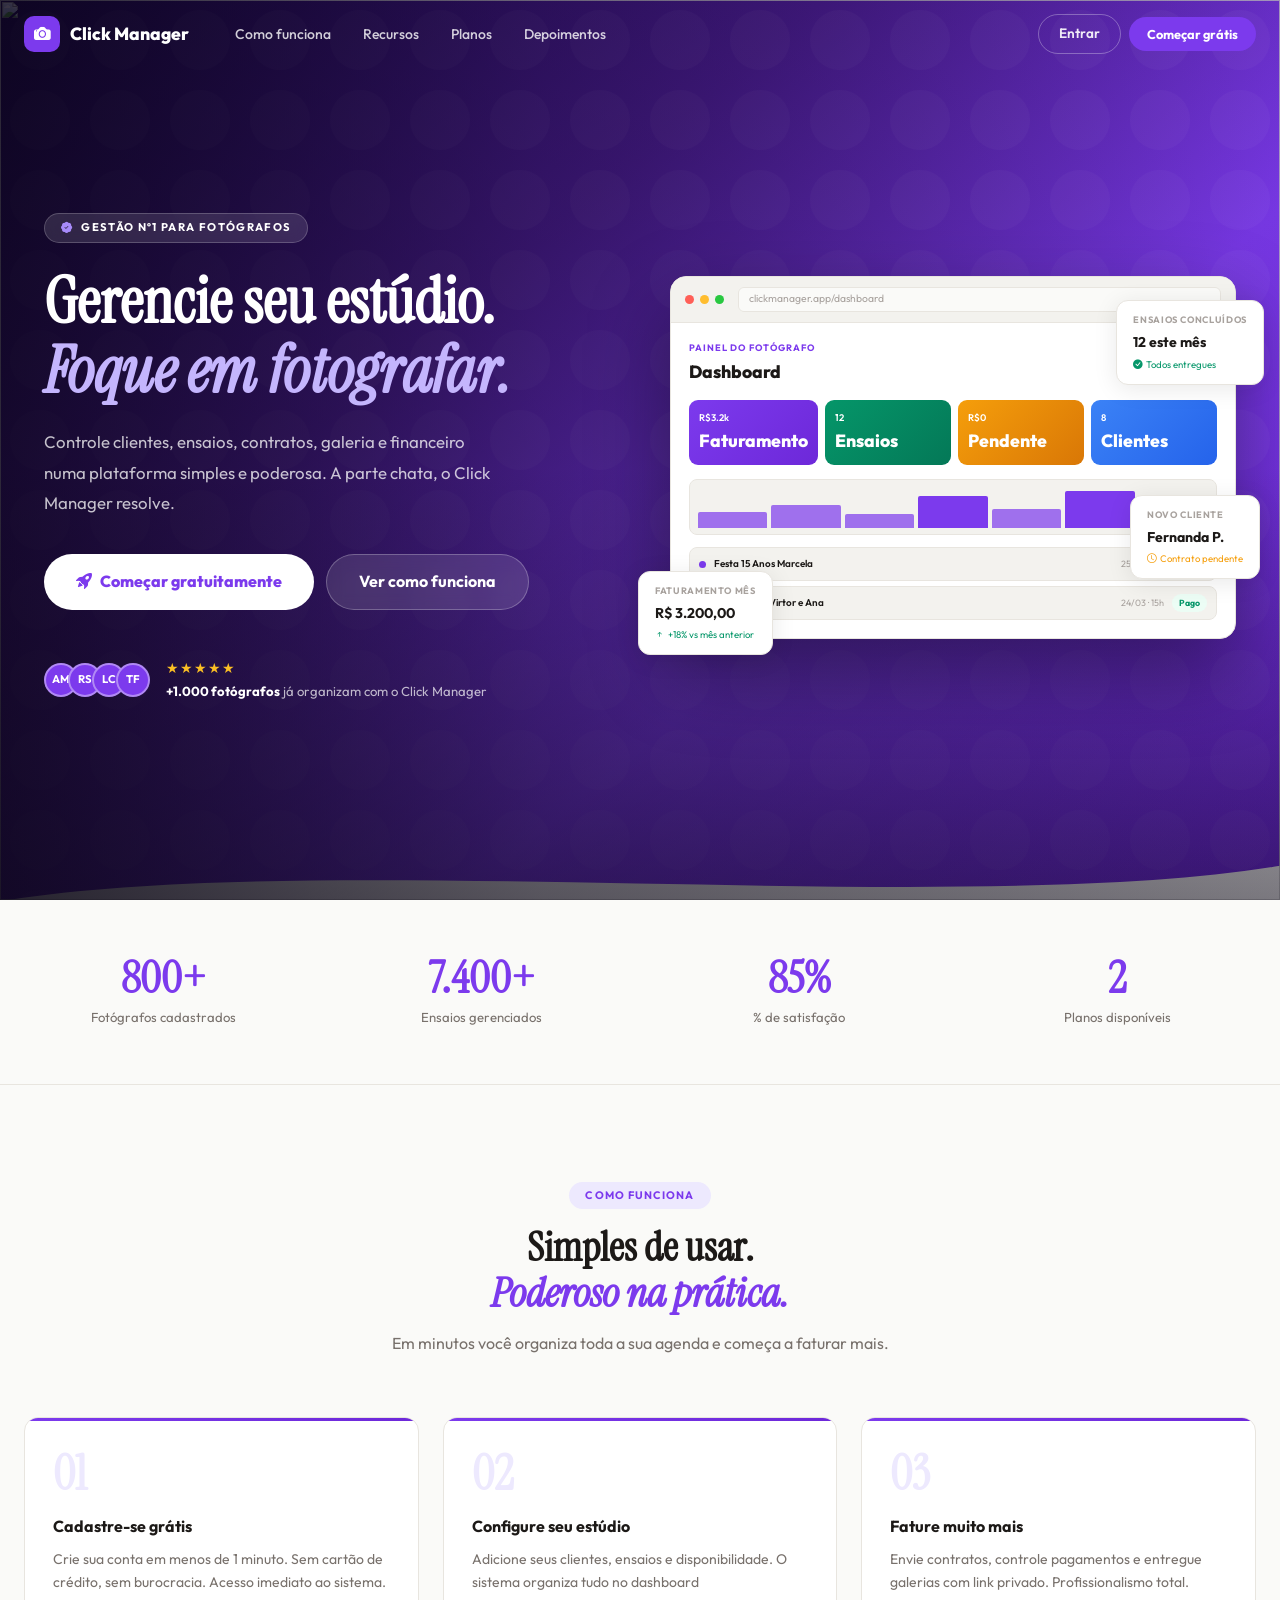
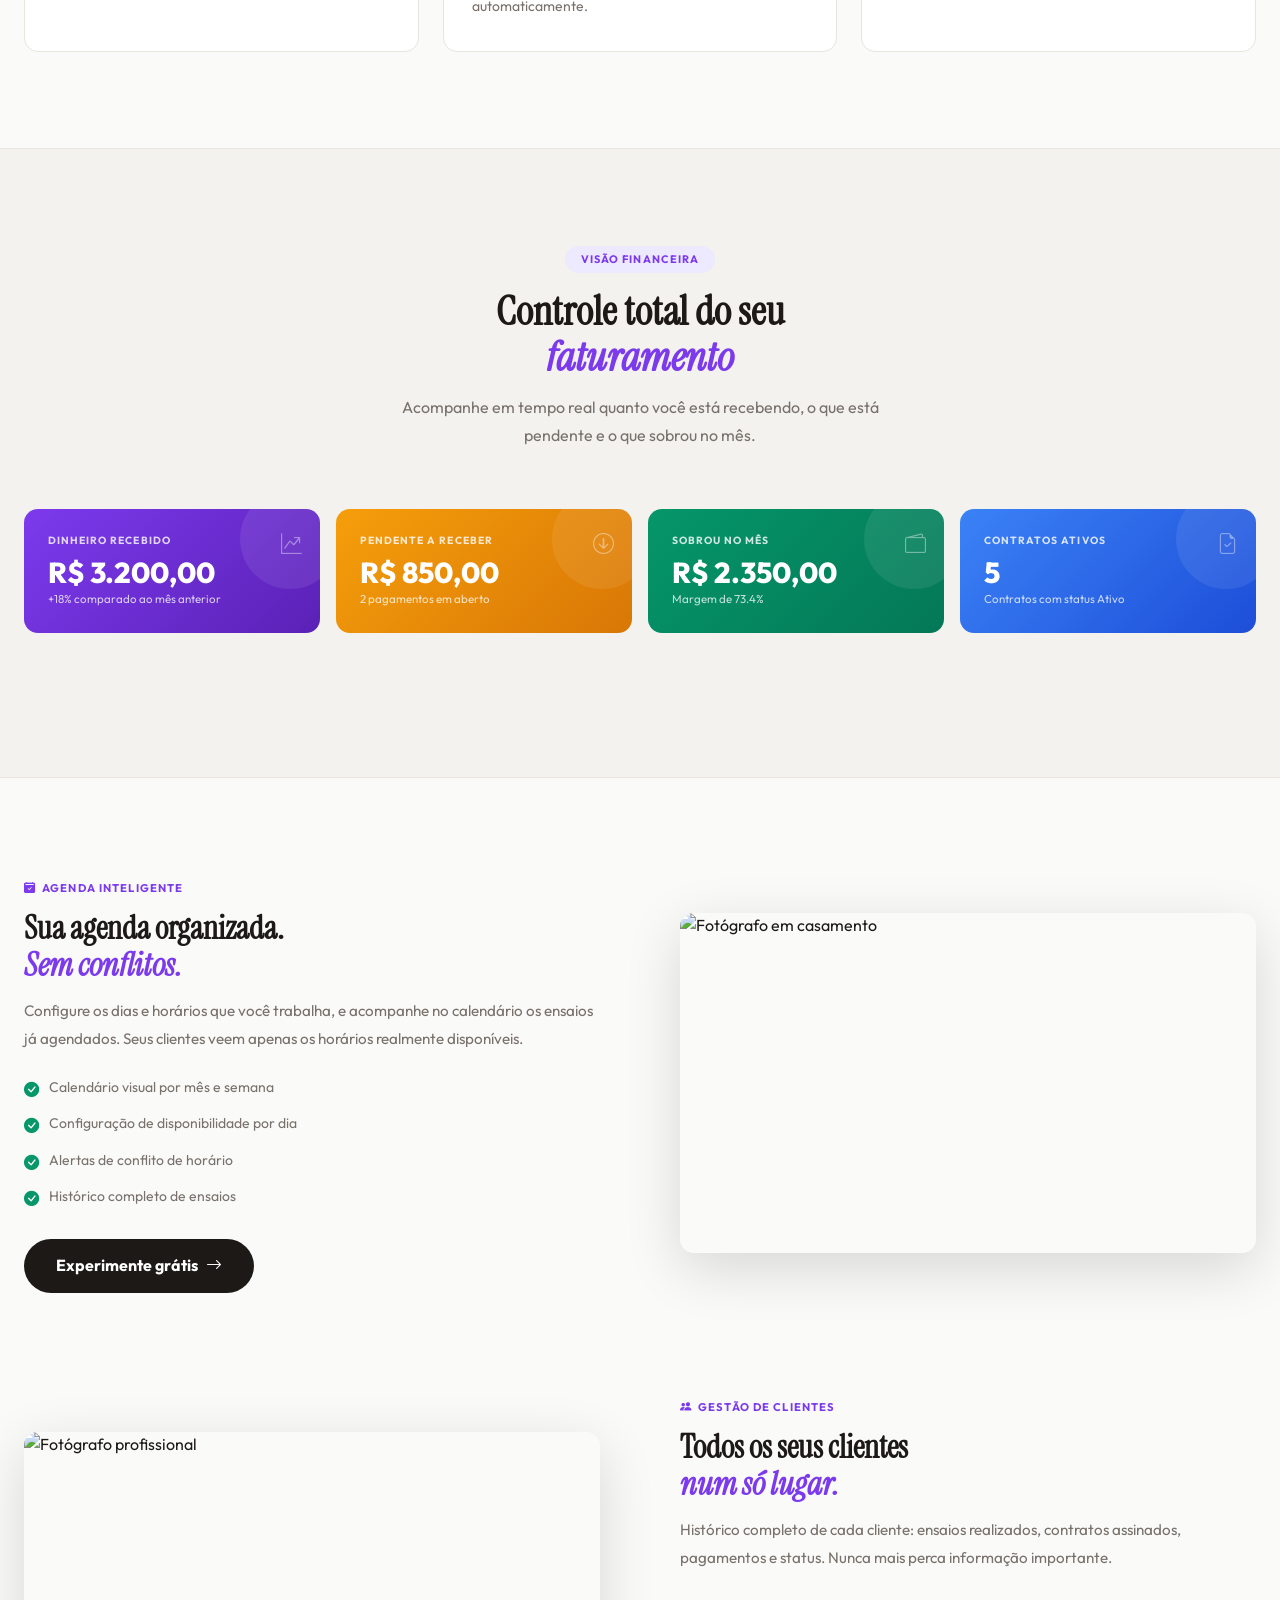
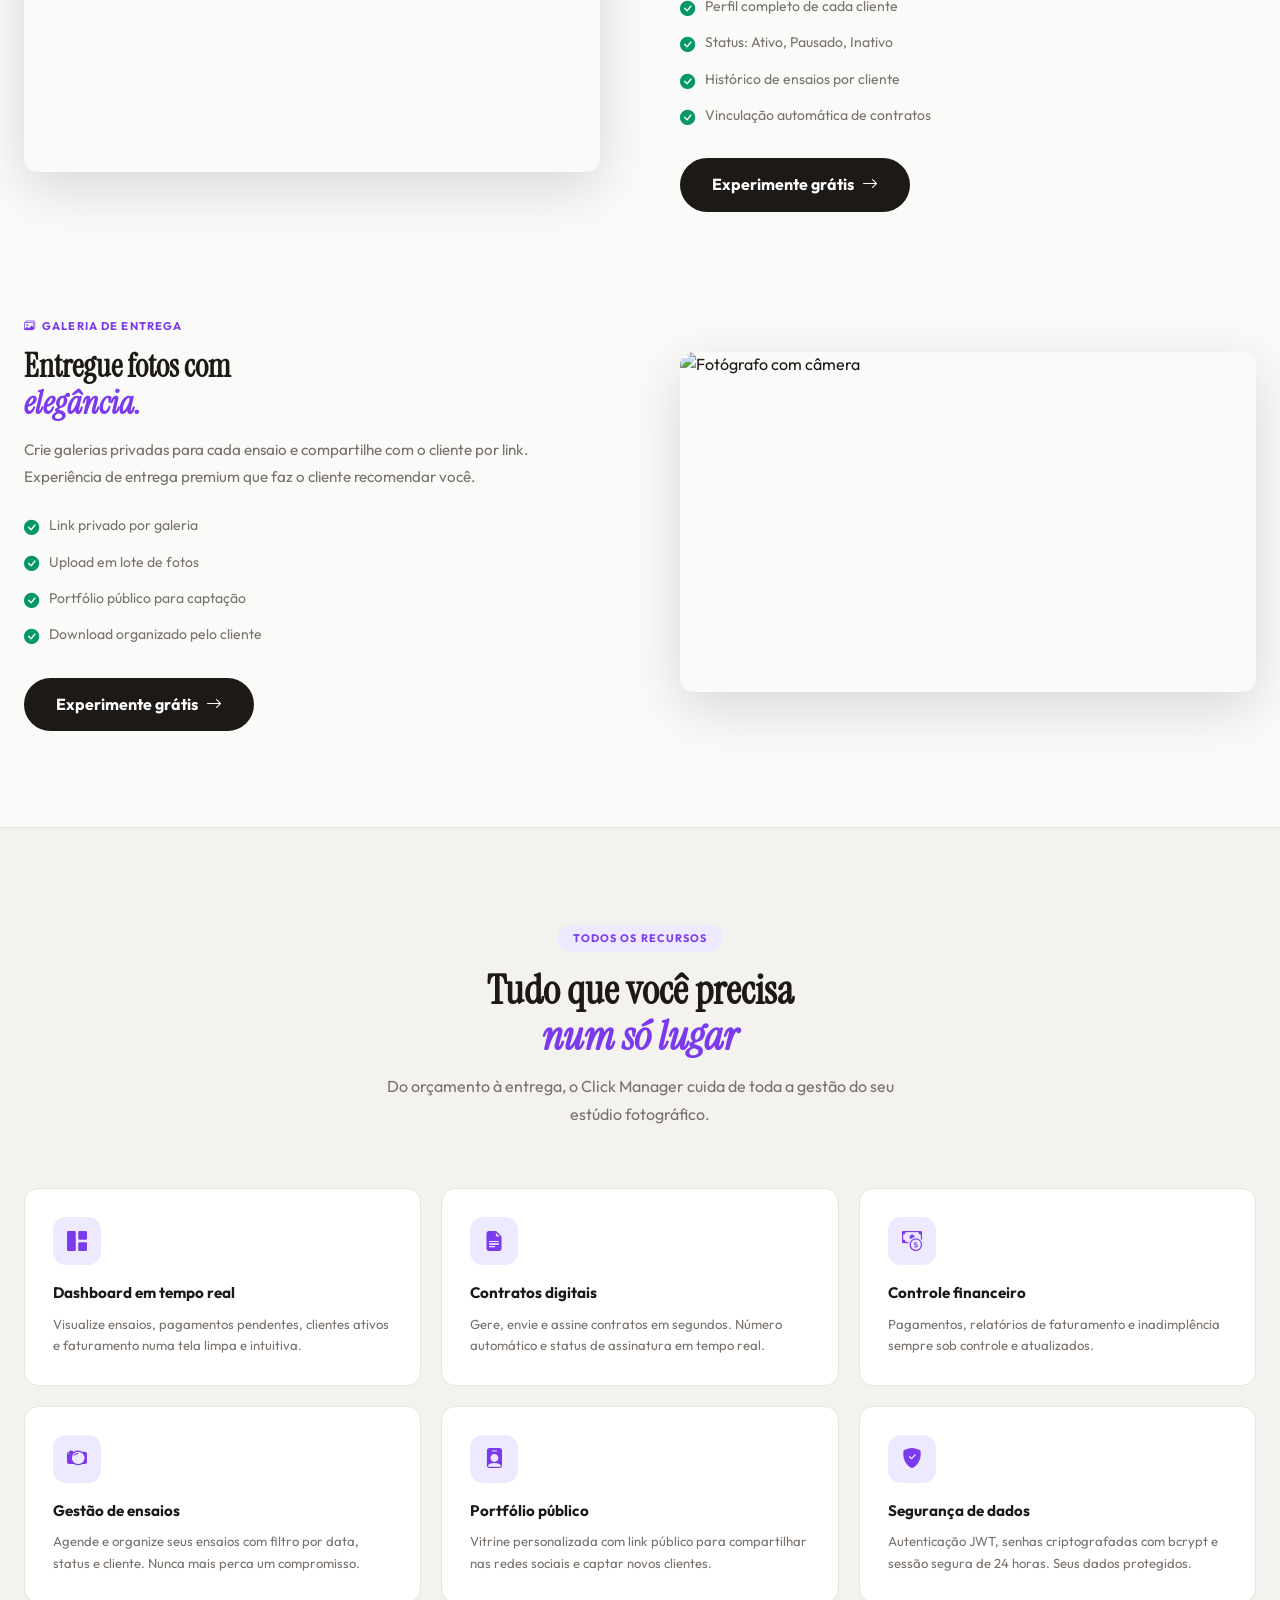
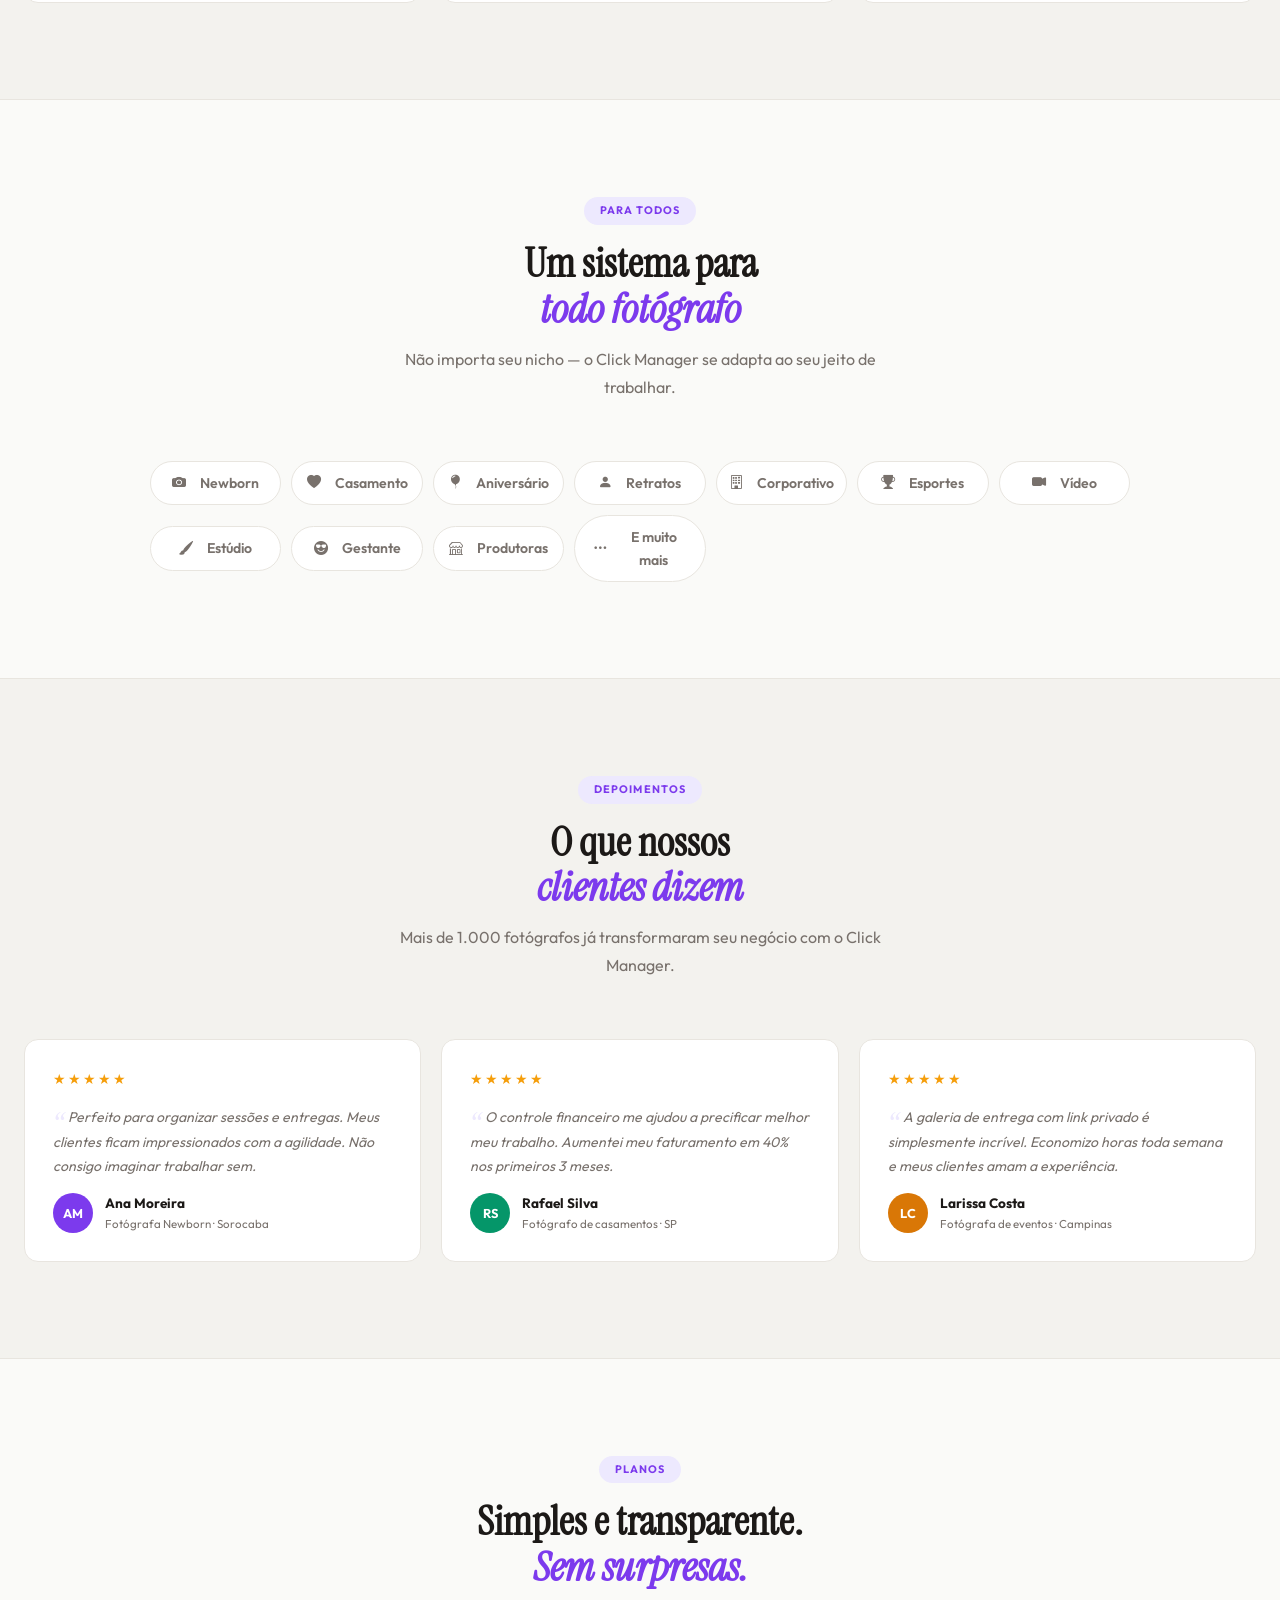
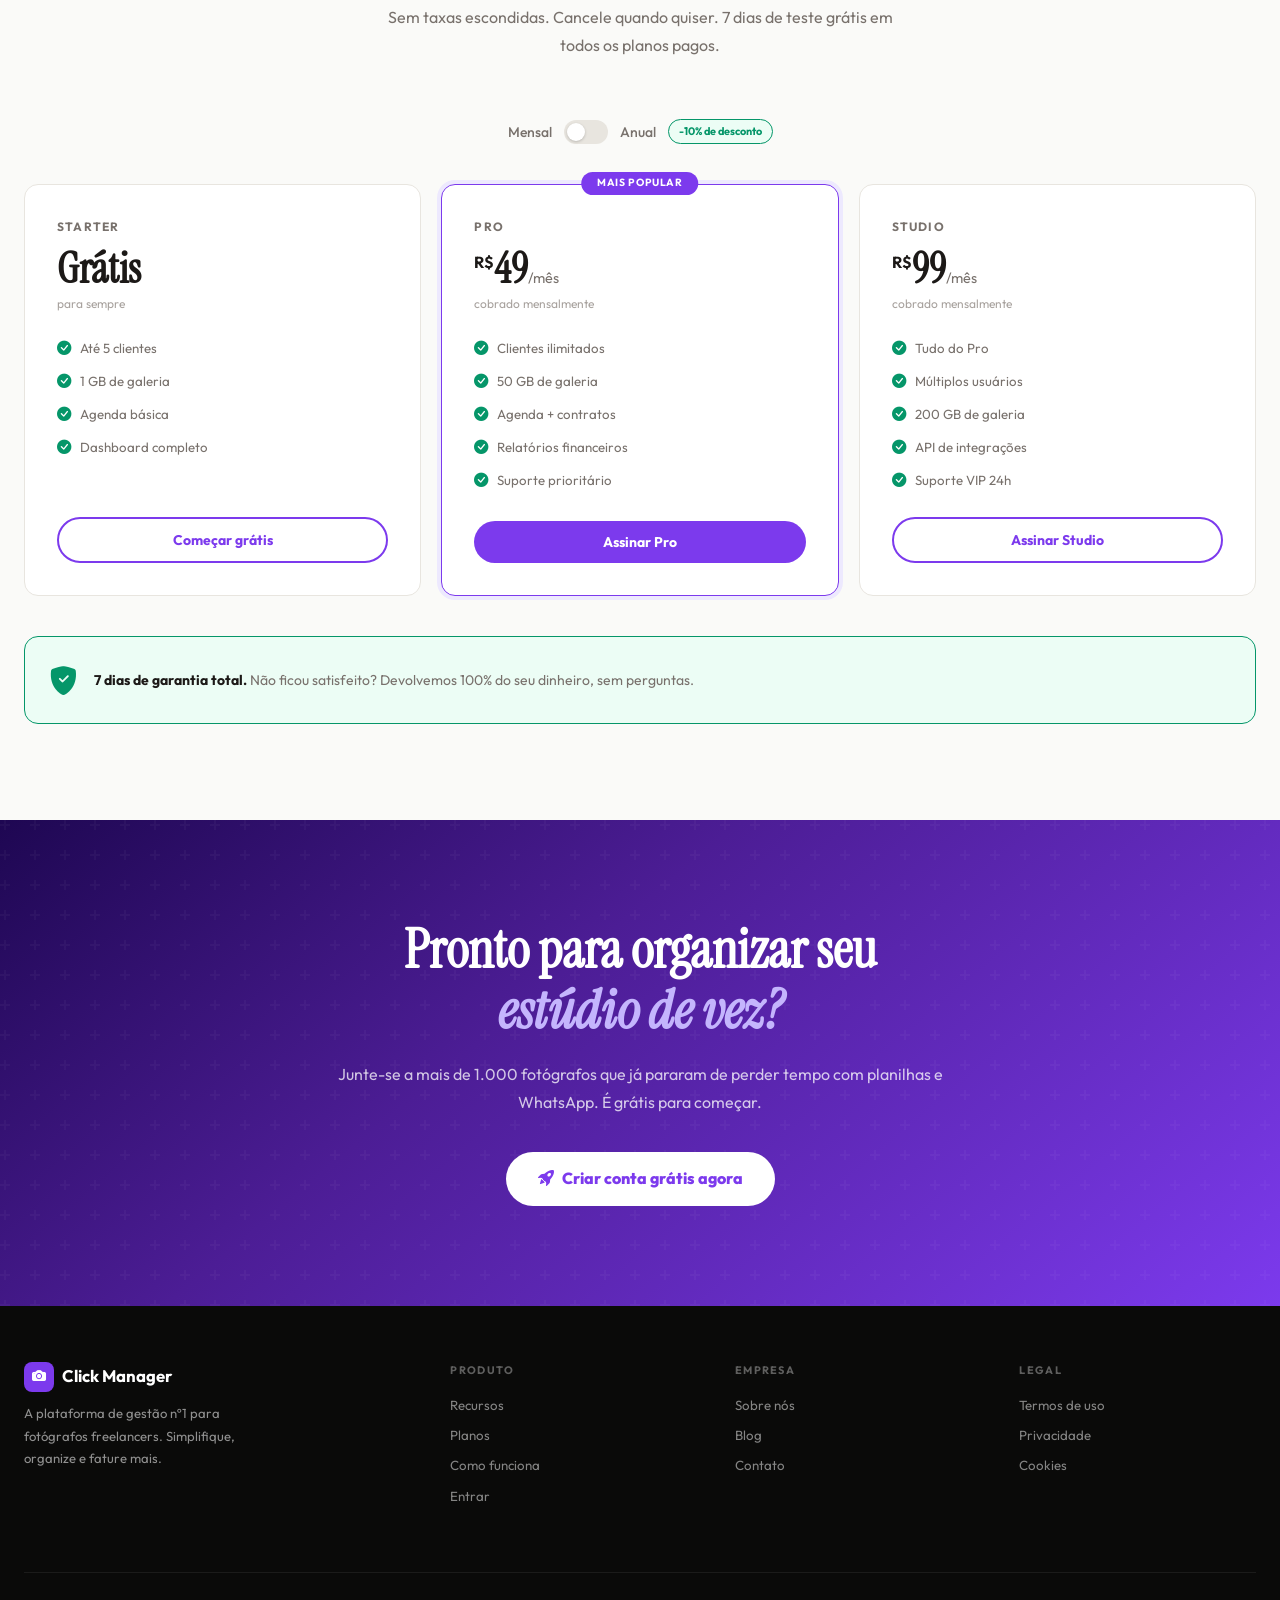
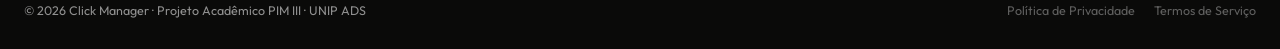
==== commit e0806787: "Improve mobile experience and project docs" ====
--- a/clickmanager-v2/index.html
+++ b/clickmanager-v2/index.html
@@ -48,14 +48,19 @@
 
 /* ── NAV ─────────────────────────────────────────── */
 .nav{
-  position:fixed;top:0;left:0;right:0;z-index:200;
+  position:fixed;
+  top:0;left:0;right:0;
+  z-index:200;
   height:var(--nav-h);
-  display:flex;align-items:center;
+  display:flex;
+  align-items:center;
   padding:0 max(24px,calc(50vw - 620px));
   gap:32px;
-  transition:all .3s;
-}
-.nav.scrolled{background:rgba(255,255,255,.88);backdrop-filter:blur(20px);border-bottom:1px solid var(--border);box-shadow:0 1px 20px rgba(0,0,0,.06)}
+  transition:background .35s ease,transform .35s ease,box-shadow .35s ease,padding .35s ease;
+  transform:translateY(-100%);
+  background:transparent;
+}
+.nav.visible{transform:translateY(0);}
 .nav-brand{display:flex;align-items:center;gap:10px;font-weight:800;font-size:1.1rem;color:#fff}
 .nav.scrolled .nav-brand{color:var(--text)}
 .nav-brand-icon{width:36px;height:36px;background:var(--accent);border-radius:10px;display:flex;align-items:center;justify-content:center;color:#fff;font-size:1.05rem;flex-shrink:0}
@@ -74,6 +79,45 @@
 .nav.scrolled .btn-icon{border-color:var(--border);background:var(--bg2);color:var(--text2)}
 .nav.scrolled .btn-icon:hover{background:var(--accent-mid);color:var(--accent)}
 
+/* ── MOBILE NAV ────────────────────────────────────── */
+.mobile-nav{
+  display:none;
+  position:fixed;
+  left:0;right:0;bottom:0;
+  z-index:220;
+  padding:10px 12px;
+  background:rgba(255,255,255,.96);
+  backdrop-filter:blur(16px);
+  border-top:1px solid rgba(0,0,0,.08);
+  box-shadow:0 -10px 30px rgba(0,0,0,.08);
+  gap:10px;
+  grid-template-columns:repeat(4,minmax(0,1fr));
+  align-items:center;
+  justify-items:center;
+  text-align:center;
+  transform:translateY(0);
+  opacity:1;
+  animation:mobileNavEntrance .45s ease;
+}
+@keyframes mobileNavEntrance{0%{transform:translateY(24px);opacity:0}100%{transform:translateY(0);opacity:1}}
+.mobile-nav a{
+  min-width:0;
+  display:flex;
+  flex-direction:column;
+  align-items:center;
+  justify-content:center;
+  gap:4px;
+  padding:10px 8px;
+  border-radius:14px;
+  font-size:.75rem;
+  color:var(--text2);
+  text-decoration:none;
+  transition:background var(--ease),color var(--ease),transform .25s ease;
+}
+.mobile-nav a:hover{background:var(--bg2);color:var(--text);transform:translateY(-1px);}
+.mobile-nav a i{font-size:1.18rem;line-height:1;}
+.mobile-nav .mobile-cta{background:var(--accent);color:#fff;box-shadow:0 10px 24px rgba(124,58,237,.18);}
+
 /* ── HERO ─────────────────────────────────────────── */
 .hero-wrap{
   position:relative;min-height:100vh;
@@ -129,8 +173,10 @@
 .hero-stars{color:#fbbf24;font-size:.85rem;letter-spacing:1px;margin-bottom:2px}
 
 /* ── DASHBOARD MOCKUP ─────────────────────────────── */
-.hero-mockup{position:relative}
+.hero-mockup{position:relative;min-width:0;width:100%;max-width:720px;margin:0 auto;}
+.hero-content{max-width:640px;min-width:0;}
 .mockup-card{
+  width:100%;min-width:0;
   background:var(--surface);border:1px solid var(--border);
   border-radius:16px;box-shadow:0 32px 80px rgba(0,0,0,.4);
   overflow:hidden;
@@ -245,10 +291,51 @@
 .fg-desc{font-size:.82rem;color:var(--text2);line-height:1.65}
 
 /* ── NICHES ──────────────────────────────────────── */
-.niches{display:flex;flex-wrap:wrap;gap:10px}
-.niche{background:var(--surface);border:1px solid var(--border);border-radius:99px;padding:9px 22px;font-size:.83rem;font-weight:500;color:var(--text2);cursor:default;transition:all var(--ease)}
+.niches{
+  display:grid;
+  grid-template-columns:repeat(auto-fit,minmax(120px,1fr));
+  gap:10px;
+  justify-items:center;
+  align-items:center;
+  width:100%;
+  max-width:980px;
+  margin:0 auto;
+}
+.niche{
+  display:inline-flex;
+  align-items:center;
+  justify-content:center;
+  gap:8px;
+  width:100%;
+  max-width:220px;
+  padding:10px 18px;
+  border-radius:999px;
+  background:var(--surface);
+  border:1px solid var(--border);
+  font-size:.88rem;
+  font-weight:600;
+  color:var(--text2);
+  cursor:default;
+  transition:all var(--ease);
+  text-align:center;
+  box-sizing:border-box;
+}
 .niche:hover{background:var(--accent-mid);color:var(--accent);border-color:var(--accent)}
-.niche i{margin-right:6px}
+.niche i{margin-right:6px;flex-shrink:0}
+
+/* responsive tweaks */
+@media(max-width:700px){
+  .niches{grid-template-columns:repeat(auto-fit,minmax(110px,1fr));gap:8px}
+  .niche{max-width:180px;padding:8px 12px;font-size:.82rem}
+}
+@media(max-width:420px){
+  .niches{grid-template-columns:repeat(2,1fr);gap:8px}
+  .niche{max-width:160px;padding:8px 10px;font-size:.78rem}
+}
+
+/* reveal for niches */
+.niche{opacity:0;transform:translateY(8px) scale(.98);transition:opacity .6s cubic-bezier(.4,0,.2,1),transform .6s cubic-bezier(.4,0,.2,1)}
+.niche.visible{opacity:1;transform:translateY(0) scale(1)}
 
 /* ── TESTIMONIALS ─────────────────────────────────── */
 .testimonials{display:grid;grid-template-columns:repeat(3,1fr);gap:20px}
@@ -327,8 +414,19 @@
   .feat-row.reverse .feat-visual{order:0}
 }
 @media(max-width:900px){
-  .hero-inner{grid-template-columns:1fr;gap:48px;padding-top:calc(var(--nav-h) + 48px)}
+  .nav-links{display:none}
+  .nav-actions{display:none}
+  .mobile-nav{display:grid}
+  .hero-inner{grid-template-columns:1fr;gap:38px;padding:calc(var(--nav-h) + 28px) 16px 140px;min-width:0;}
+  .hero-content{max-width:100%;padding-right:0;}
+  .hero-mockup{max-width:100%;padding:0 0 10px;margin:0;display:flex;justify-content:center;}
+  .mockup-card{margin:0 auto;}
   .hero-photo-bg{display:none}
+  .hero-proof{flex-direction:column;align-items:flex-start;gap:14px;}
+  .hero-ctas{flex-direction:column;align-items:stretch;}
+  .hero-ctas .btn{width:100%;}
+  .mockup-bar{flex-wrap:wrap;gap:8px;}
+  .mockup-url{margin-left:0;margin-top:8px;width:100%;}
   .stats-strip{grid-template-columns:repeat(2,1fr)}
   .steps{grid-template-columns:1fr}
   .color-cards{grid-template-columns:repeat(2,1fr)}
@@ -336,8 +434,23 @@
   .pricing-grid{grid-template-columns:1fr}
   .feat-grid{grid-template-columns:repeat(2,1fr)}
   .footer-grid{grid-template-columns:1fr 1fr}
-  .nav-links{display:none}
-}
+  body{padding-bottom:148px;}
+}
+
+@media(max-width:700px){
+  .hero-inner{padding:calc(var(--nav-h) + 22px) 14px 150px;gap:26px;}
+  .hero-mockup{max-width:360px;}
+  .mockup-card{border-radius:14px;}
+  .mockup-bar{padding:10px 12px;}
+  .mockup-url{font-size:.62rem;}
+  .mockup-stats{grid-template-columns:repeat(2,1fr);gap:6px;}
+  .mockup-chart{padding:6px;}
+  .fc{position:absolute;transform:none;left:auto;right:auto;top:auto;}
+  .fc-1{bottom:-16px;left:10px;}
+  .fc-2{top:16px;right:10px;}
+  .fc-3{bottom:44px;right:10px;}
+}
+
 @media(max-width:600px){
   .footer-grid{grid-template-columns:1fr}
   .section{padding:72px 20px}
@@ -367,6 +480,25 @@
     <a href="login.html" class="nav-btn-login">Entrar</a>
     <a href="cadastro.html" class="btn btn-primary btn-sm">Começar grátis</a>
   </div>
+</nav>
+
+<nav class="mobile-nav" aria-label="Navegação inferior">
+  <a href="#como-funciona">
+    <i class="bi bi-lightning-fill"></i>
+    <span>Como</span>
+  </a>
+  <a href="#recursos">
+    <i class="bi bi-grid-3x3-gap-fill"></i>
+    <span>Recursos</span>
+  </a>
+  <a href="#planos">
+    <i class="bi bi-wallet2"></i>
+    <span>Planos</span>
+  </a>
+  <a href="cadastro.html" class="mobile-cta btn btn-primary">
+    <i class="bi bi-rocket-takeoff-fill"></i>
+    <span>Começar</span>
+  </a>
 </nav>
 
 <!-- ── HERO ── -->
@@ -800,15 +932,44 @@
 // ── Nav scroll ────────────────────────────────────────────
 (function(){
   var nav=document.getElementById("mainNav");
-  function check(){ nav.classList.toggle("scrolled",window.scrollY>40); }
-  window.addEventListener("scroll",check,{passive:true}); check();
+  var scrollTimer=null;
+  // ensure nav starts hidden
+  nav.classList.remove('visible');
+
+  function onScroll(){
+    // mark scrolled state for styling
+    nav.classList.toggle('scrolled', window.scrollY>40);
+
+    // show nav while scrolling
+    if(!nav.classList.contains('visible')) nav.classList.add('visible');
+
+    // reset timer
+    if(scrollTimer) clearTimeout(scrollTimer);
+    scrollTimer = setTimeout(function(){
+      nav.classList.remove('visible');
+    }, 700);
+  }
+
+  window.addEventListener('scroll', onScroll, {passive:true});
+  // also show once if user interacts by touch (mobile)
+  window.addEventListener('touchstart', onScroll, {passive:true});
 })();
 
 // ── Scroll reveal ─────────────────────────────────────────
 (function(){
   var els=document.querySelectorAll(".reveal,.reveal-left,.reveal-right");
   var io=new IntersectionObserver(function(entries){
-    entries.forEach(function(e){if(e.isIntersecting)e.target.classList.add("visible");});
+    entries.forEach(function(e){
+      if(!e.isIntersecting) return;
+      e.target.classList.add("visible");
+      // stagger niches children
+      if(e.target.classList && e.target.classList.contains('niches')){
+        var items = e.target.querySelectorAll('.niche');
+        items.forEach(function(it, idx){
+          setTimeout(function(){ it.classList.add('visible'); }, idx * 80);
+        });
+      }
+    });
   },{threshold:.12,rootMargin:"0px 0px -40px 0px"});
   els.forEach(function(el){io.observe(el);});
   // hero items são revelados imediatamente
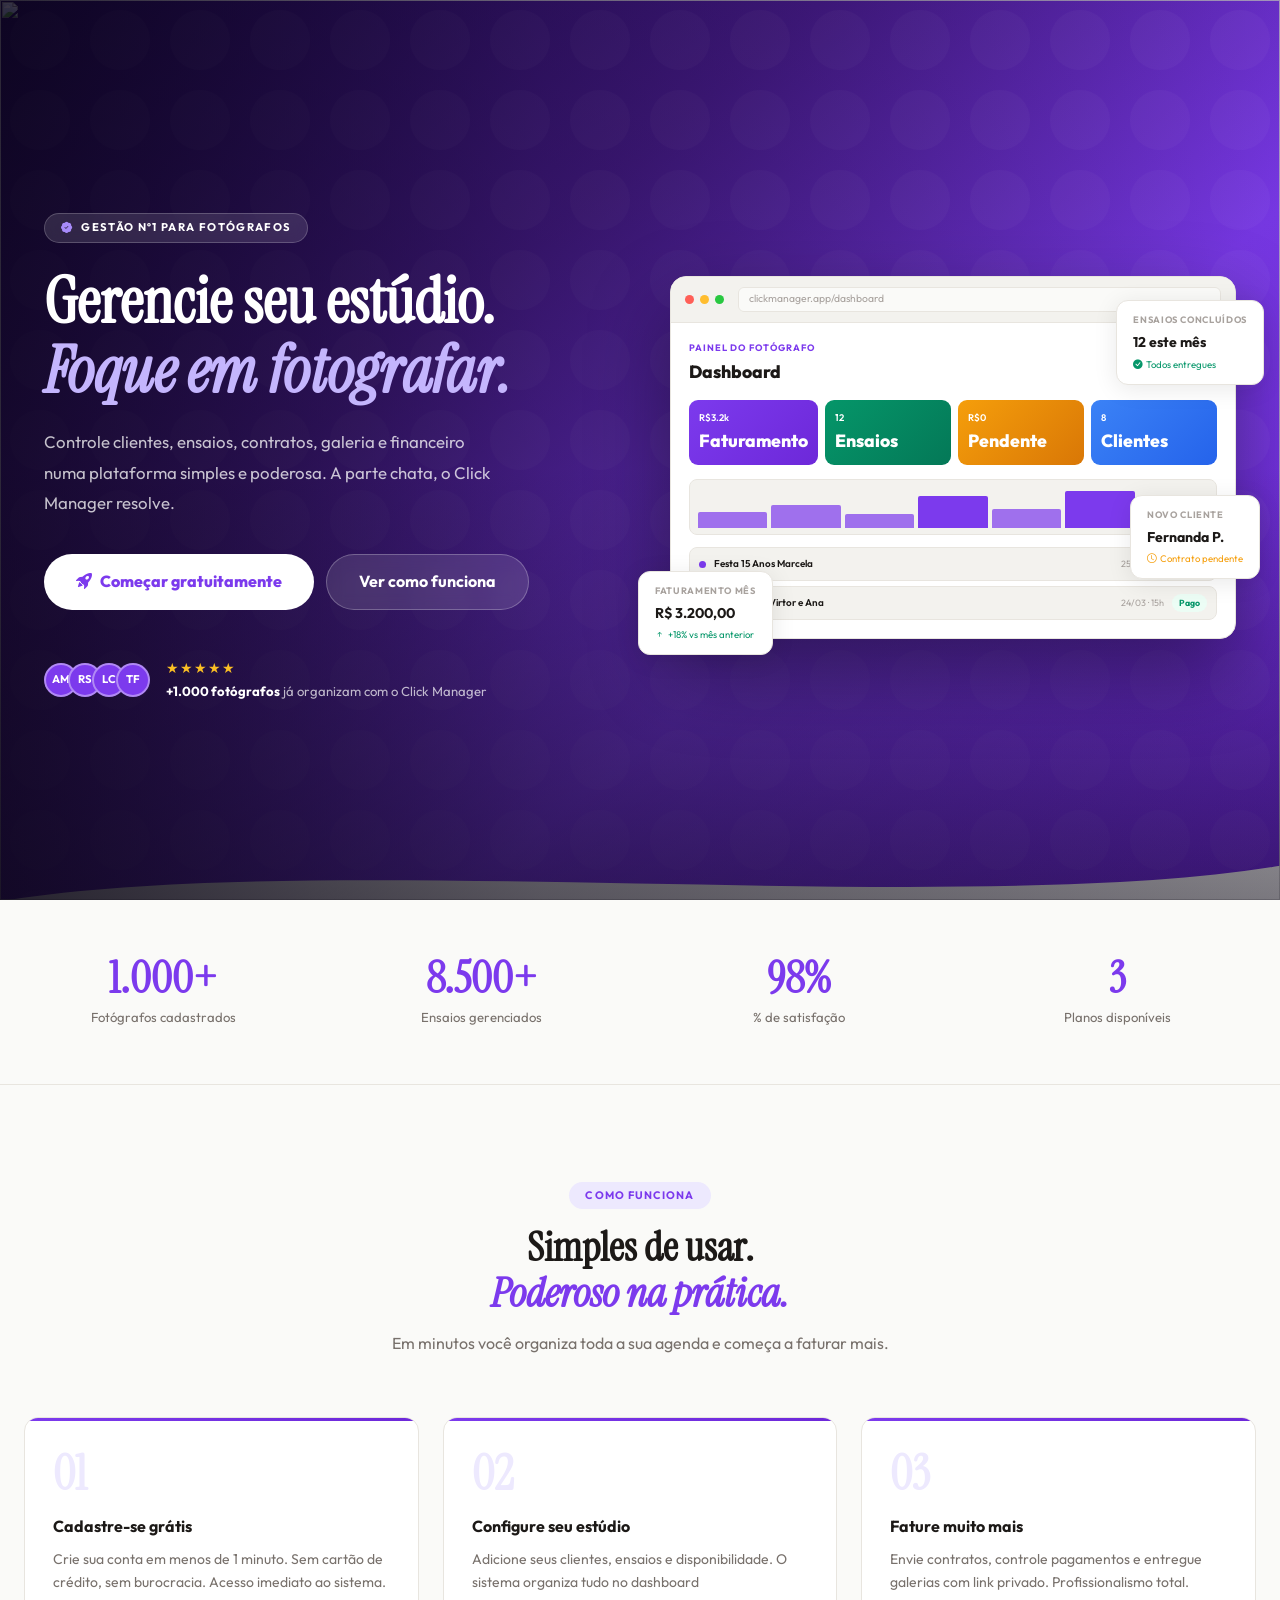
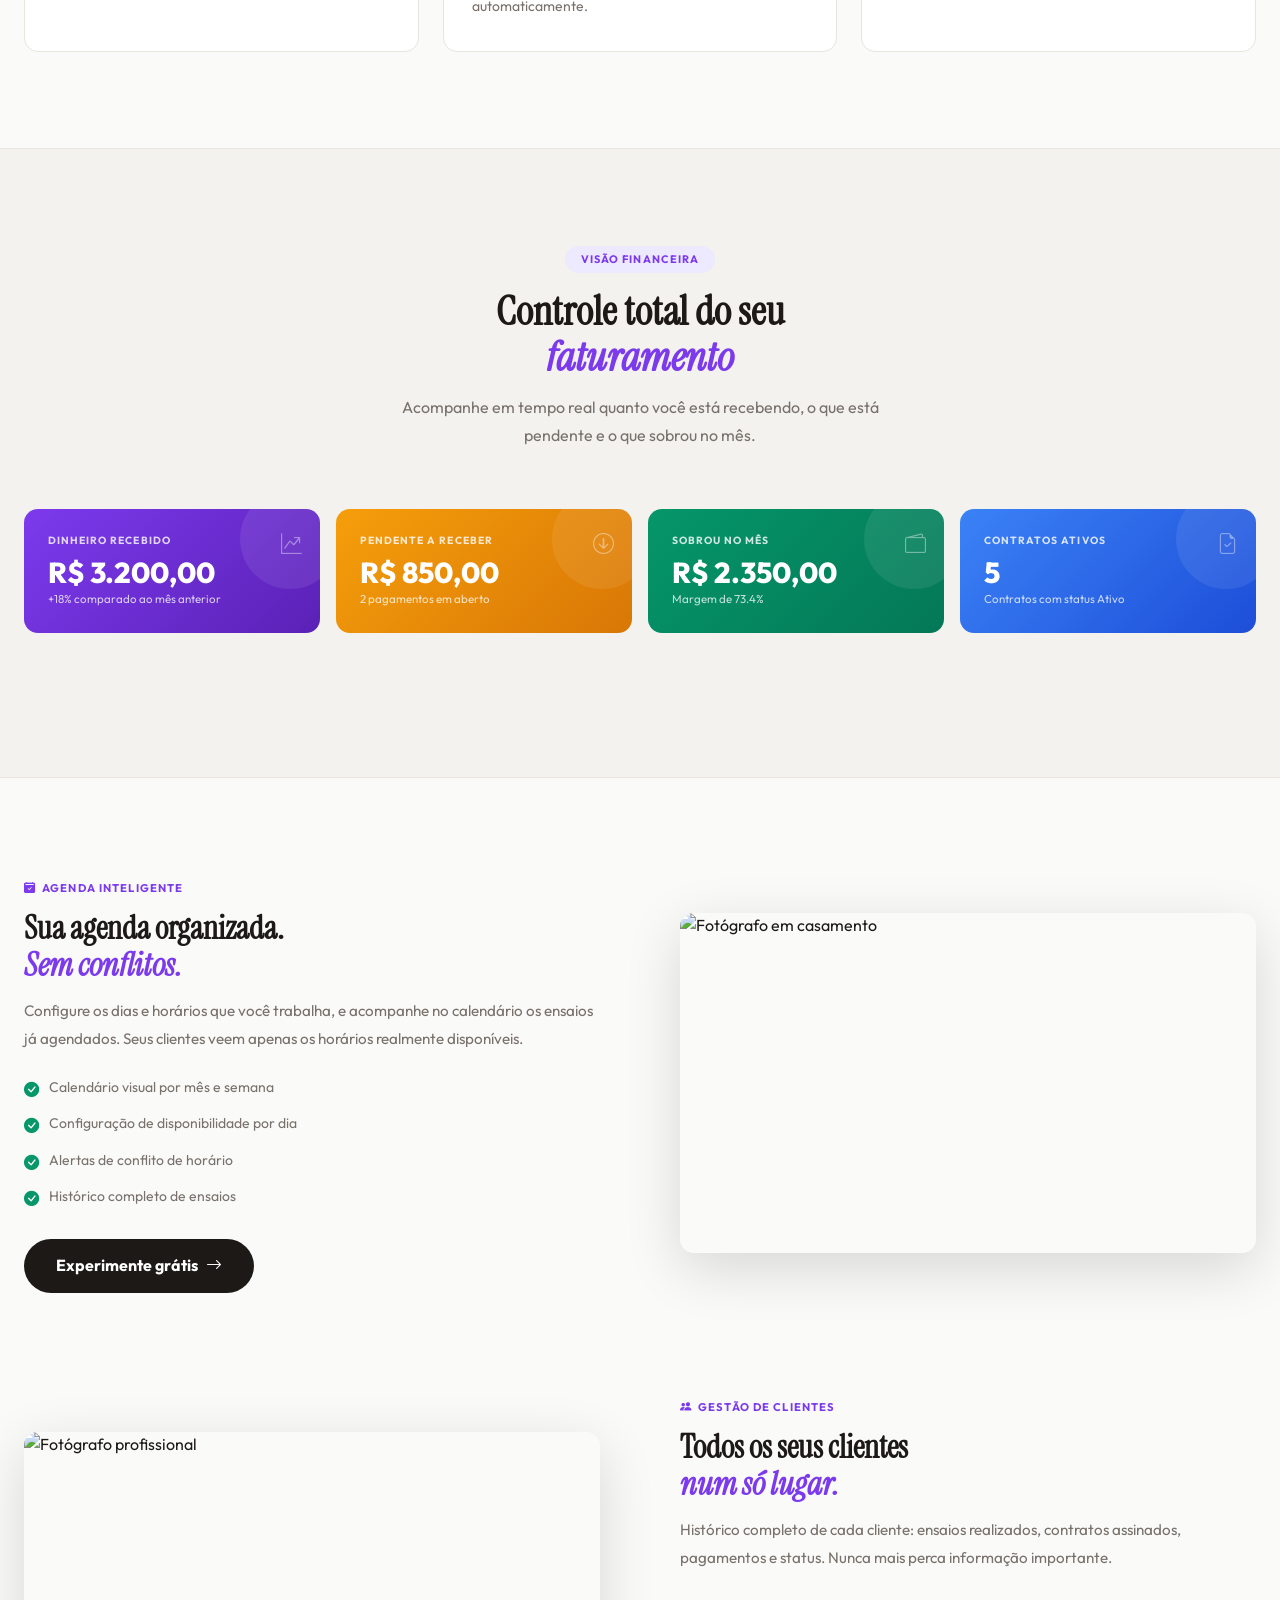
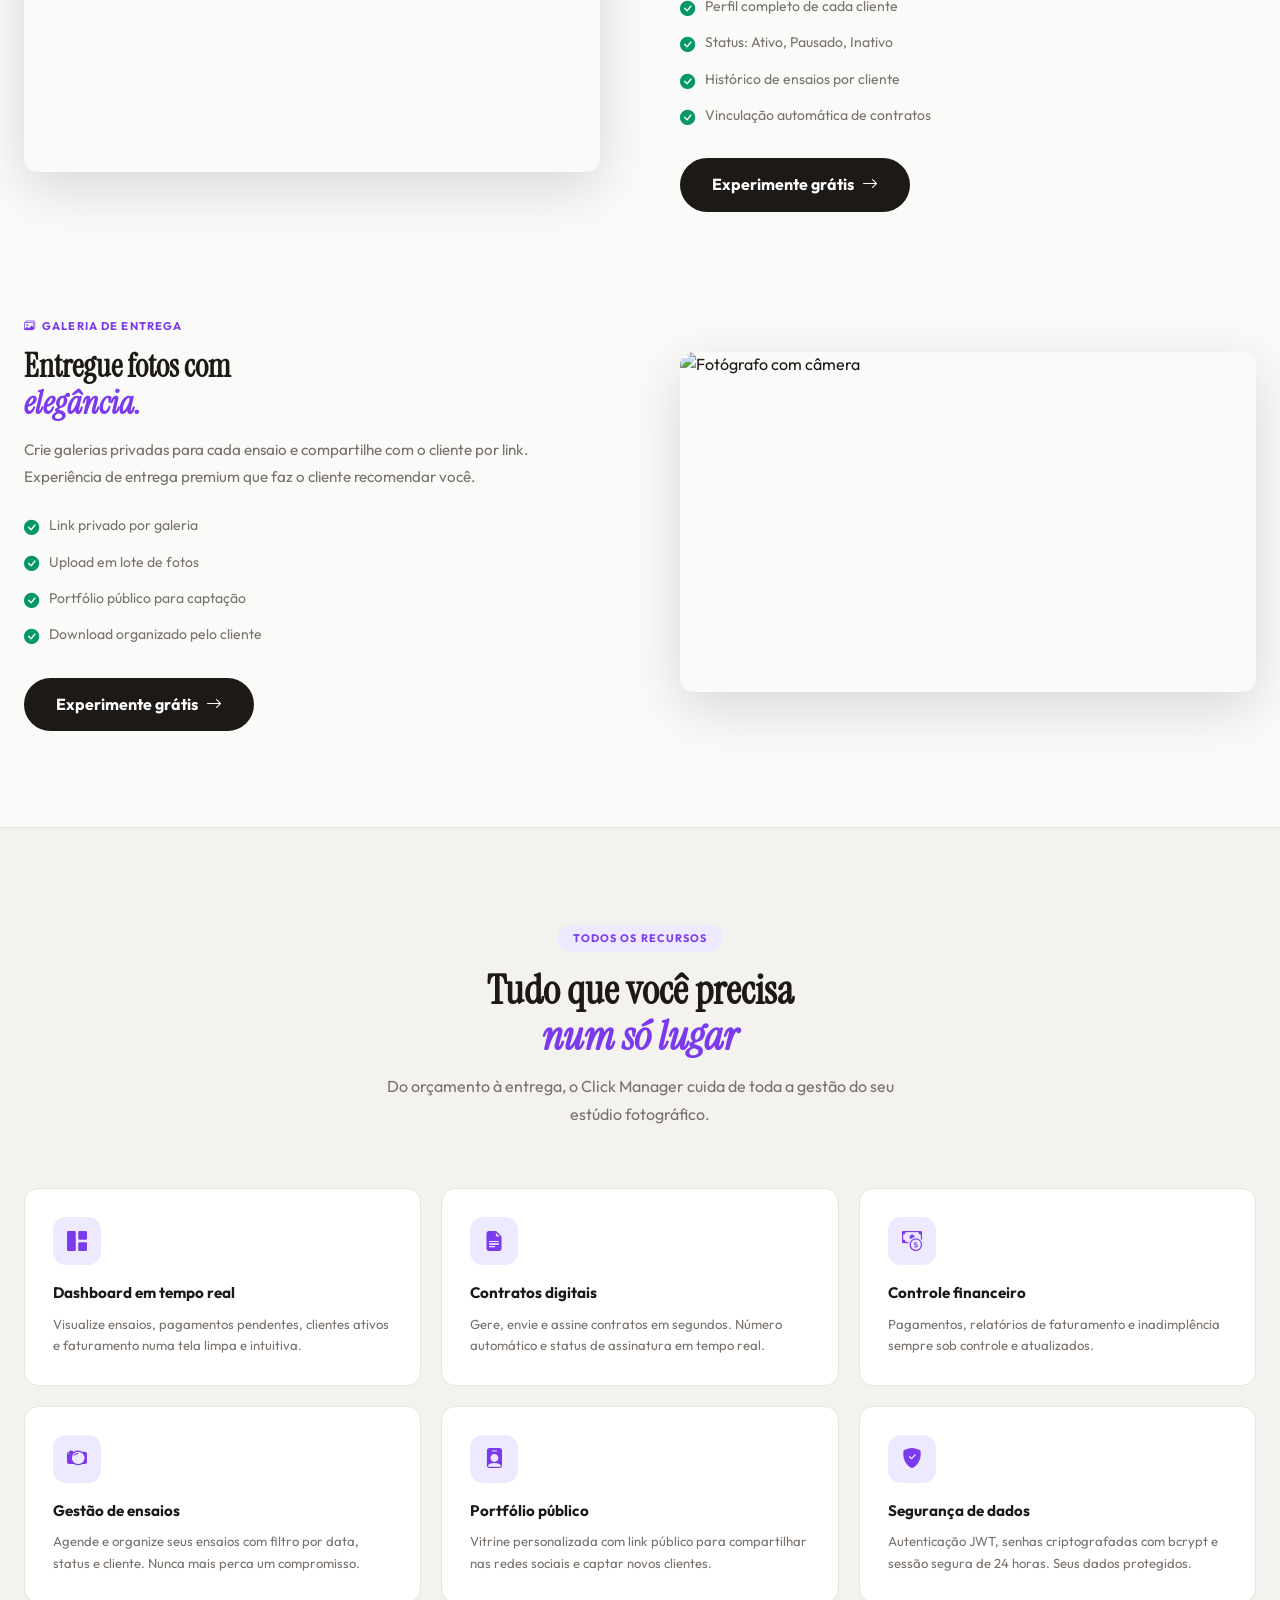
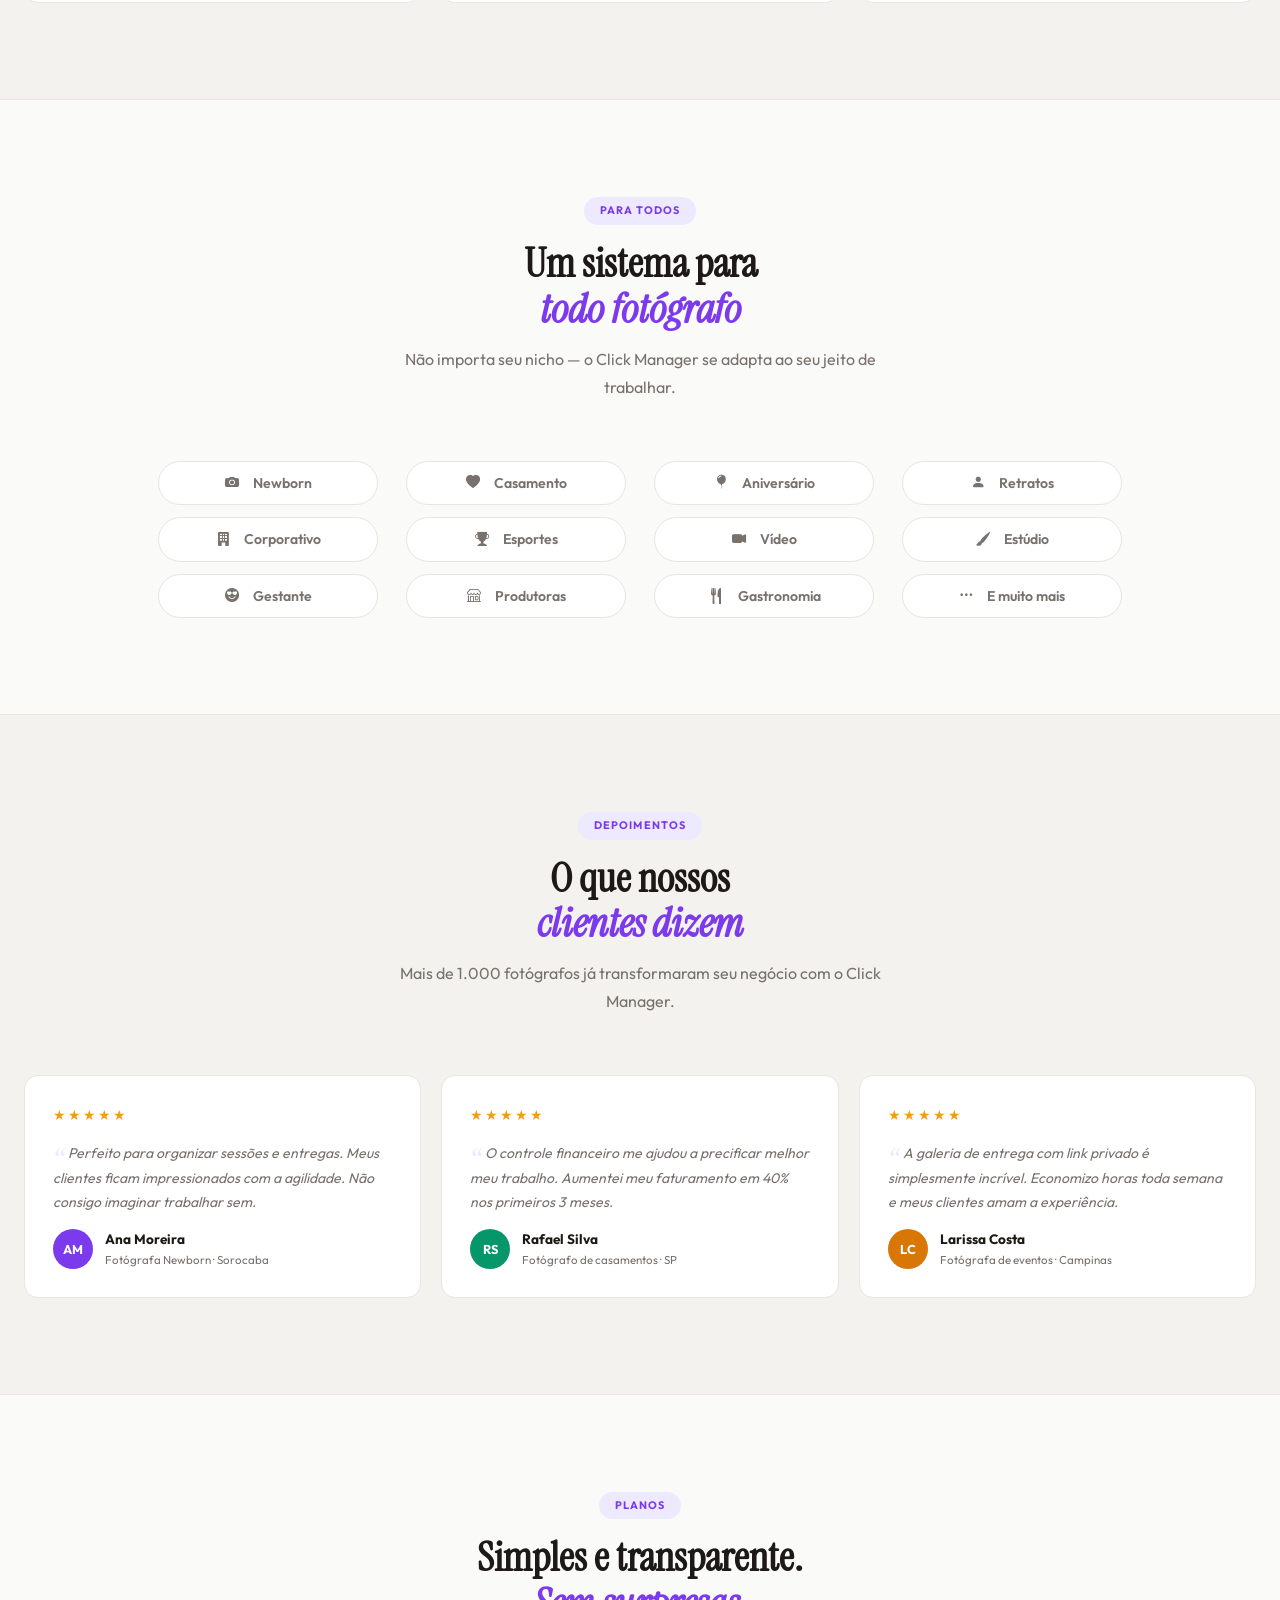
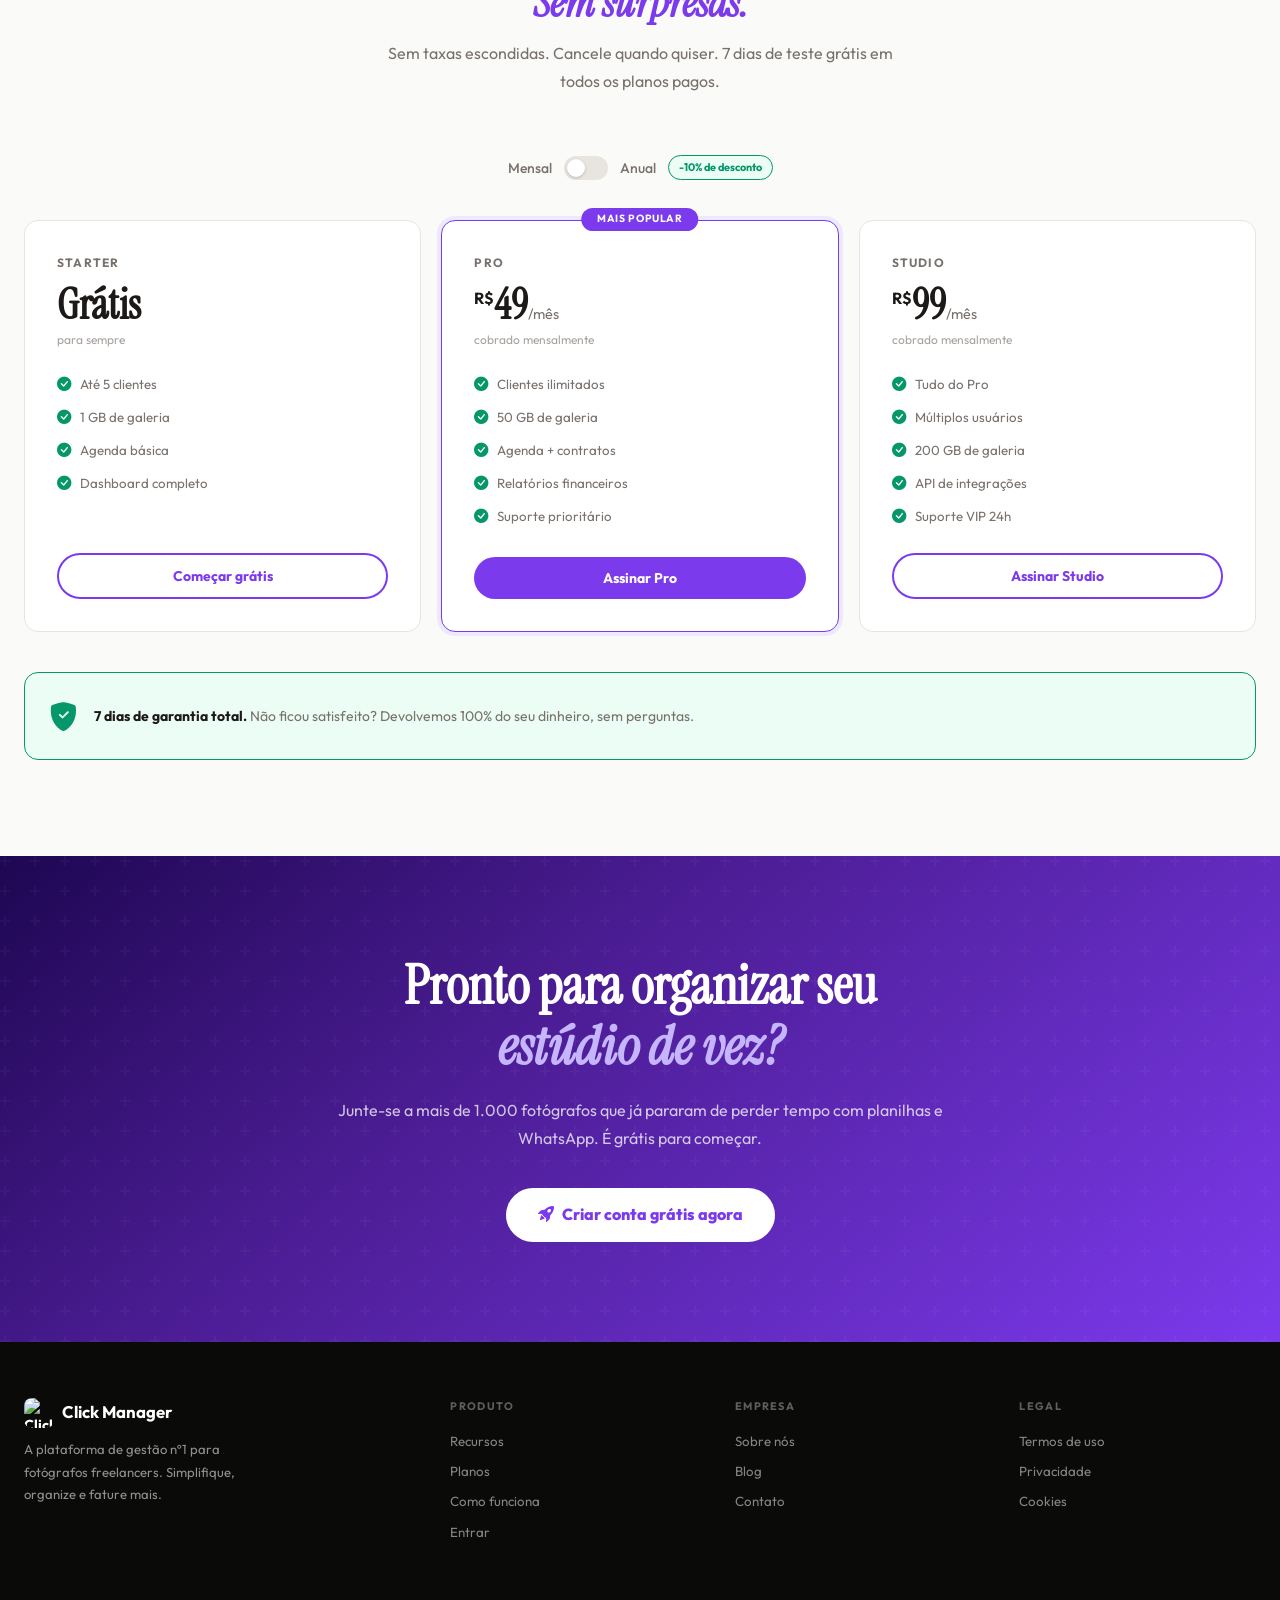
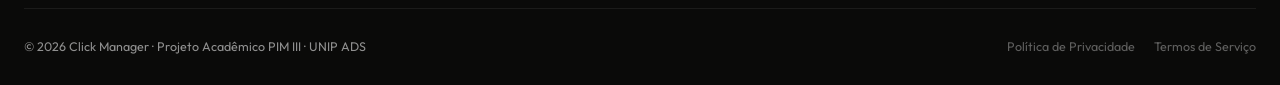
==== commit c656fa2b: "Correções" ====
--- a/clickmanager-v2/index.html
+++ b/clickmanager-v2/index.html
@@ -4,10 +4,17 @@
 <meta charset="UTF-8"/>
 <meta name="viewport" content="width=device-width,initial-scale=1.0"/>
 <title>Click Manager – Gestão para Fotógrafos</title>
+<link rel="icon" href="/icons/favicon.ico" />
+<link rel="icon" type="image/svg+xml" sizes="32x32" href="/icons/faviconsvg.svg" />
+<link rel="icon" type="image/png" sizes="16x16" href="/icons/favicon-16x16.png" />
+<link rel="apple-touch-icon" sizes="180x180" href="/icons/apple-touch-icon.png" />
+<link rel="icon" type="image/png" sizes="192x192" href="/icons/android-chrome-192x192.png" />
+<link rel="icon" type="image/png" sizes="512x512" href="/icons/android-chrome-512x512.png" />
 <link rel="preconnect" href="https://fonts.googleapis.com"/>
 <link rel="preconnect" href="https://fonts.gstatic.com" crossorigin/>
 <link href="https://fonts.googleapis.com/css2?family=Instrument+Serif:ital@0;1&family=Outfit:wght@300;400;500;600;700;800;900&display=swap" rel="stylesheet"/>
-<link rel="stylesheet" href="https://cdn.jsdelivr.net/npm/bootstrap-icons@1.11.3/font/bootstrap-icons.min.css"/>
+<link rel="stylesheet" href="https://cdn.jsdelivr.net/npm/bootstrap-icons@1.11.3/font/bootstrap-icons.min.css" crossorigin="anonymous"/>
+<link rel="stylesheet" href="https://cdnjs.cloudflare.com/ajax/libs/bootstrap-icons/1.11.3/font/bootstrap-icons.min.css" crossorigin="anonymous"/>
 <style>
 /* ── RESET & TOKENS ─────────────────────────────── */
 *,*::before,*::after{box-sizing:border-box;margin:0;padding:0}
@@ -64,6 +71,10 @@
 .nav-brand{display:flex;align-items:center;gap:10px;font-weight:800;font-size:1.1rem;color:#fff}
 .nav.scrolled .nav-brand{color:var(--text)}
 .nav-brand-icon{width:36px;height:36px;background:var(--accent);border-radius:10px;display:flex;align-items:center;justify-content:center;color:#fff;font-size:1.05rem;flex-shrink:0}
+..nav-brand-icon.logo-image{background:transparent}
+.nav-brand-icon.logo-image img{width:100%;height:100%;object-fit:contain;border-radius:inherit;display:block}
+.footer-brand .brand-icon.logo-image{background:transparent}
+.footer-brand .brand-icon.logo-image img{width:100%;height:100%;object-fit:contain;border-radius:inherit;display:block}
 .nav-links{display:flex;align-items:center;gap:4px;flex:1}
 .nav-links a{padding:7px 14px;font-size:.875rem;font-weight:500;color:rgba(255,255,255,.8);border-radius:99px;transition:all var(--ease)}
 .nav-links a:hover{background:rgba(255,255,255,.15);color:#fff}
@@ -293,8 +304,8 @@
 /* ── NICHES ──────────────────────────────────────── */
 .niches{
   display:grid;
-  grid-template-columns:repeat(auto-fit,minmax(120px,1fr));
-  gap:10px;
+  grid-template-columns:repeat(4,minmax(140px,1fr));
+  gap:12px;
   justify-items:center;
   align-items:center;
   width:100%;
@@ -321,11 +332,15 @@
   box-sizing:border-box;
 }
 .niche:hover{background:var(--accent-mid);color:var(--accent);border-color:var(--accent)}
-.niche i{margin-right:6px;flex-shrink:0}
+.niche i, .niche svg{margin-right:6px;flex-shrink:0}
+.niche svg{width:1rem;height:1rem;display:block}
 
 /* responsive tweaks */
+@media(max-width:1100px){
+  .niches{grid-template-columns:repeat(3,minmax(130px,1fr));gap:12px}
+}
 @media(max-width:700px){
-  .niches{grid-template-columns:repeat(auto-fit,minmax(110px,1fr));gap:8px}
+  .niches{grid-template-columns:repeat(2,minmax(120px,1fr));gap:10px}
   .niche{max-width:180px;padding:8px 12px;font-size:.82rem}
 }
 @media(max-width:420px){
@@ -467,7 +482,7 @@
 <!-- ── NAV ── -->
 <nav class="nav" id="mainNav">
   <div class="nav-brand">
-    <div class="nav-brand-icon"><i class="bi bi-camera-fill"></i></div>
+    <div class="nav-brand-icon logo-image"><img src="/icons/logo.svg" alt="Click Manager logo"/></div>
     Click Manager
   </div>
   <div class="nav-links">
@@ -773,12 +788,18 @@
     <div class="niche"><i class="bi bi-heart-fill"></i>Casamento</div>
     <div class="niche"><i class="bi bi-balloon-fill"></i>Aniversário</div>
     <div class="niche"><i class="bi bi-person-fill"></i>Retratos</div>
-    <div class="niche"><i class="bi bi-building"></i>Corporativo</div>
+    <div class="niche"><i class="bi bi-building-fill"></i>Corporativo</div>
     <div class="niche"><i class="bi bi-trophy-fill"></i>Esportes</div>
     <div class="niche"><i class="bi bi-camera-video-fill"></i>Vídeo</div>
     <div class="niche"><i class="bi bi-brush-fill"></i>Estúdio</div>
     <div class="niche"><i class="bi bi-emoji-sunglasses-fill"></i>Gestante</div>
     <div class="niche"><i class="bi bi-shop"></i>Produtoras</div>
+    <div class="niche">
+      <svg xmlns="http://www.w3.org/2000/svg" viewBox="0 0 16 16" fill="currentColor" width="16" height="16">
+        <path d="M13 .5c0-.276-.226-.506-.498-.465-1.703.257-2.94 2.012-3 8.462a.5.5 0 0 0 .498.5c.56.01 1 .13 1 1.003v5.5a.5.5 0 0 0 .5.5h1a.5.5 0 0 0 .5-.5zM4.25 0a.25.25 0 0 1 .25.25v5.122a.128.128 0 0 0 .256.006l.233-5.14A.25.25 0 0 1 5.24 0h.522a.25.25 0 0 1 .25.238l.233 5.14a.128.128 0 0 0 .256-.006V.25A.25.25 0 0 1 6.75 0h.29a.5.5 0 0 1 .498.458l.423 5.07a1.69 1.69 0 0 1-1.059 1.711l-.053.022a.92.92 0 0 0-.58.884L6.47 15a.971.971 0 1 1-1.942 0l.202-6.855a.92.92 0 0 0-.58-.884l-.053-.022a1.69 1.69 0 0 1-1.059-1.712L3.462.458A.5.5 0 0 1 3.96 0z"/>
+      </svg>
+      Gastronomia
+    </div>
     <div class="niche"><i class="bi bi-three-dots"></i>E muito mais</div>
   </div>
 </section>
@@ -895,7 +916,7 @@
 <footer class="footer">
   <div class="footer-grid">
     <div class="footer-brand">
-      <div class="brand-name"><div class="brand-icon"><i class="bi bi-camera-fill"></i></div>Click Manager</div>
+      <div class="brand-name"><div class="brand-icon logo-image"><img src="/icons/logo.svg" alt="Click Manager logo"/></div>Click Manager</div>
       <p>A plataforma de gestão nº1 para fotógrafos freelancers. Simplifique, organize e fature mais.</p>
     </div>
     <div class="footer-col">
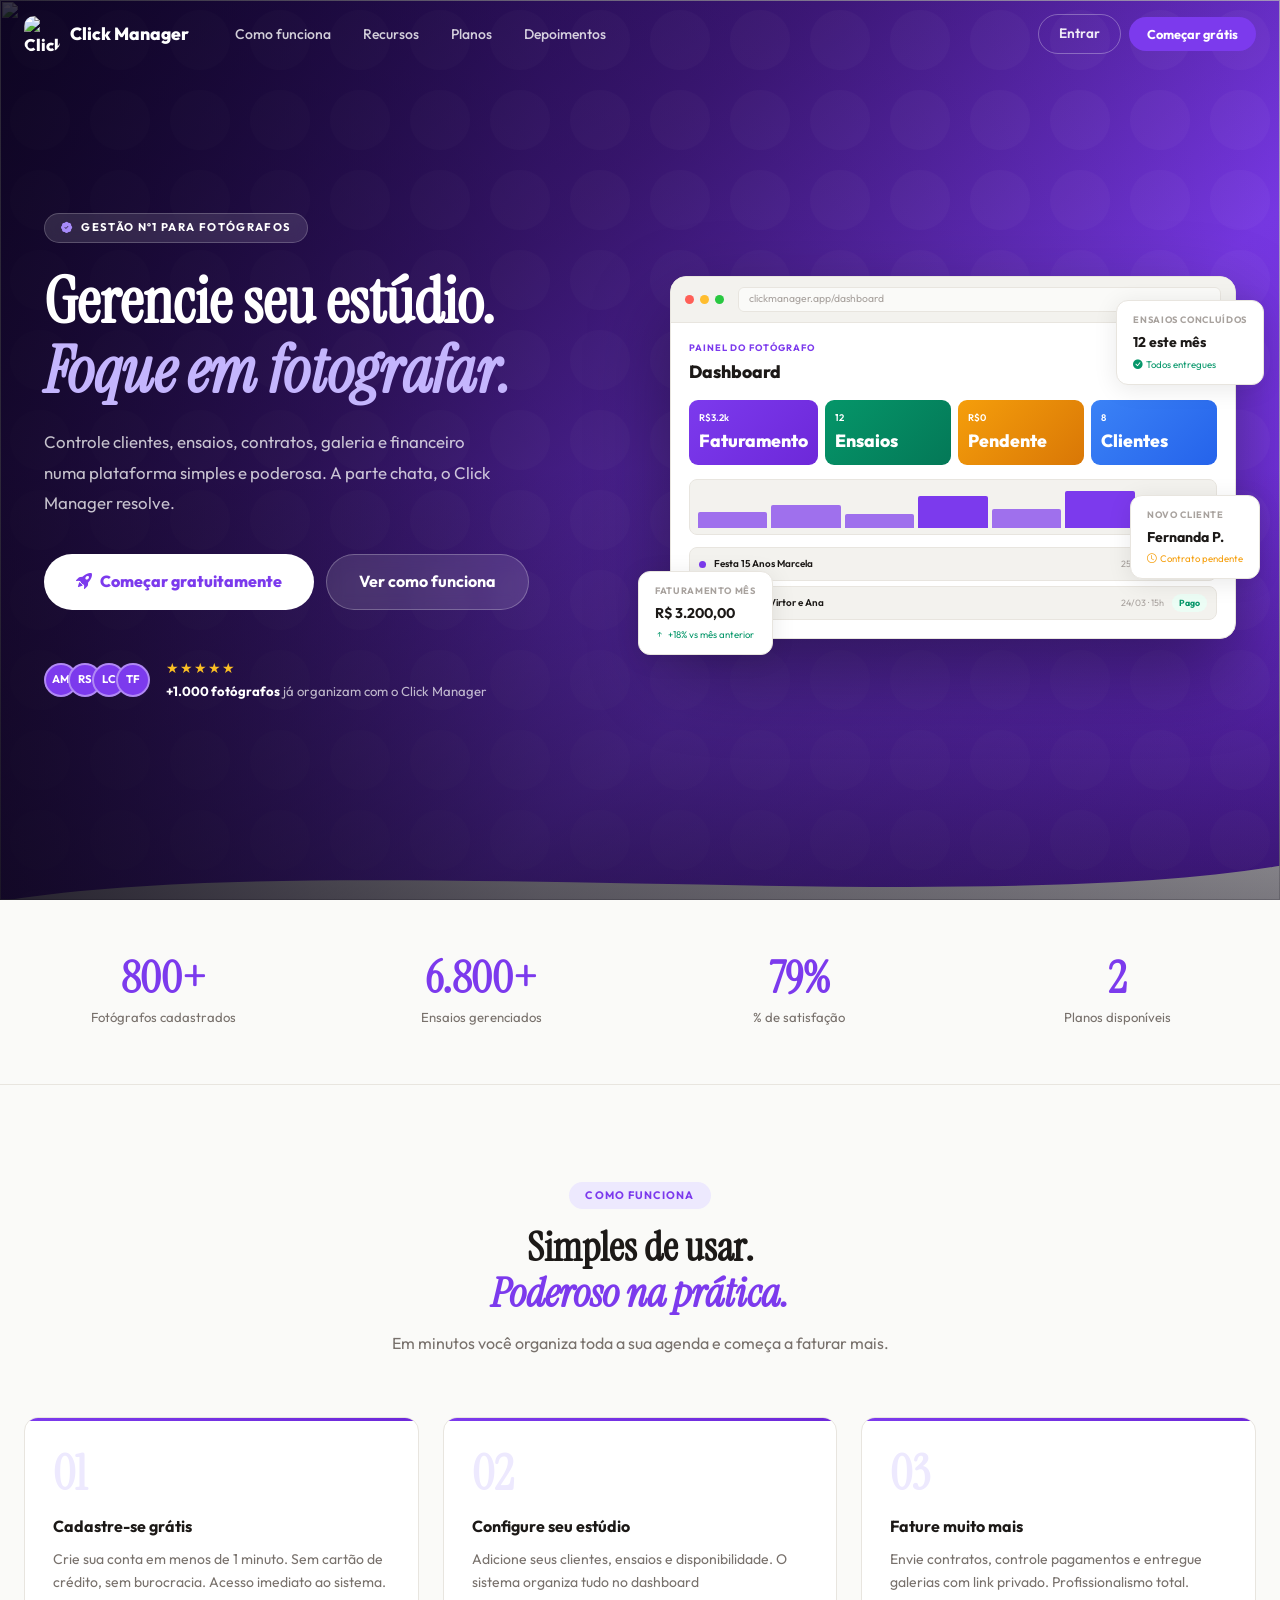
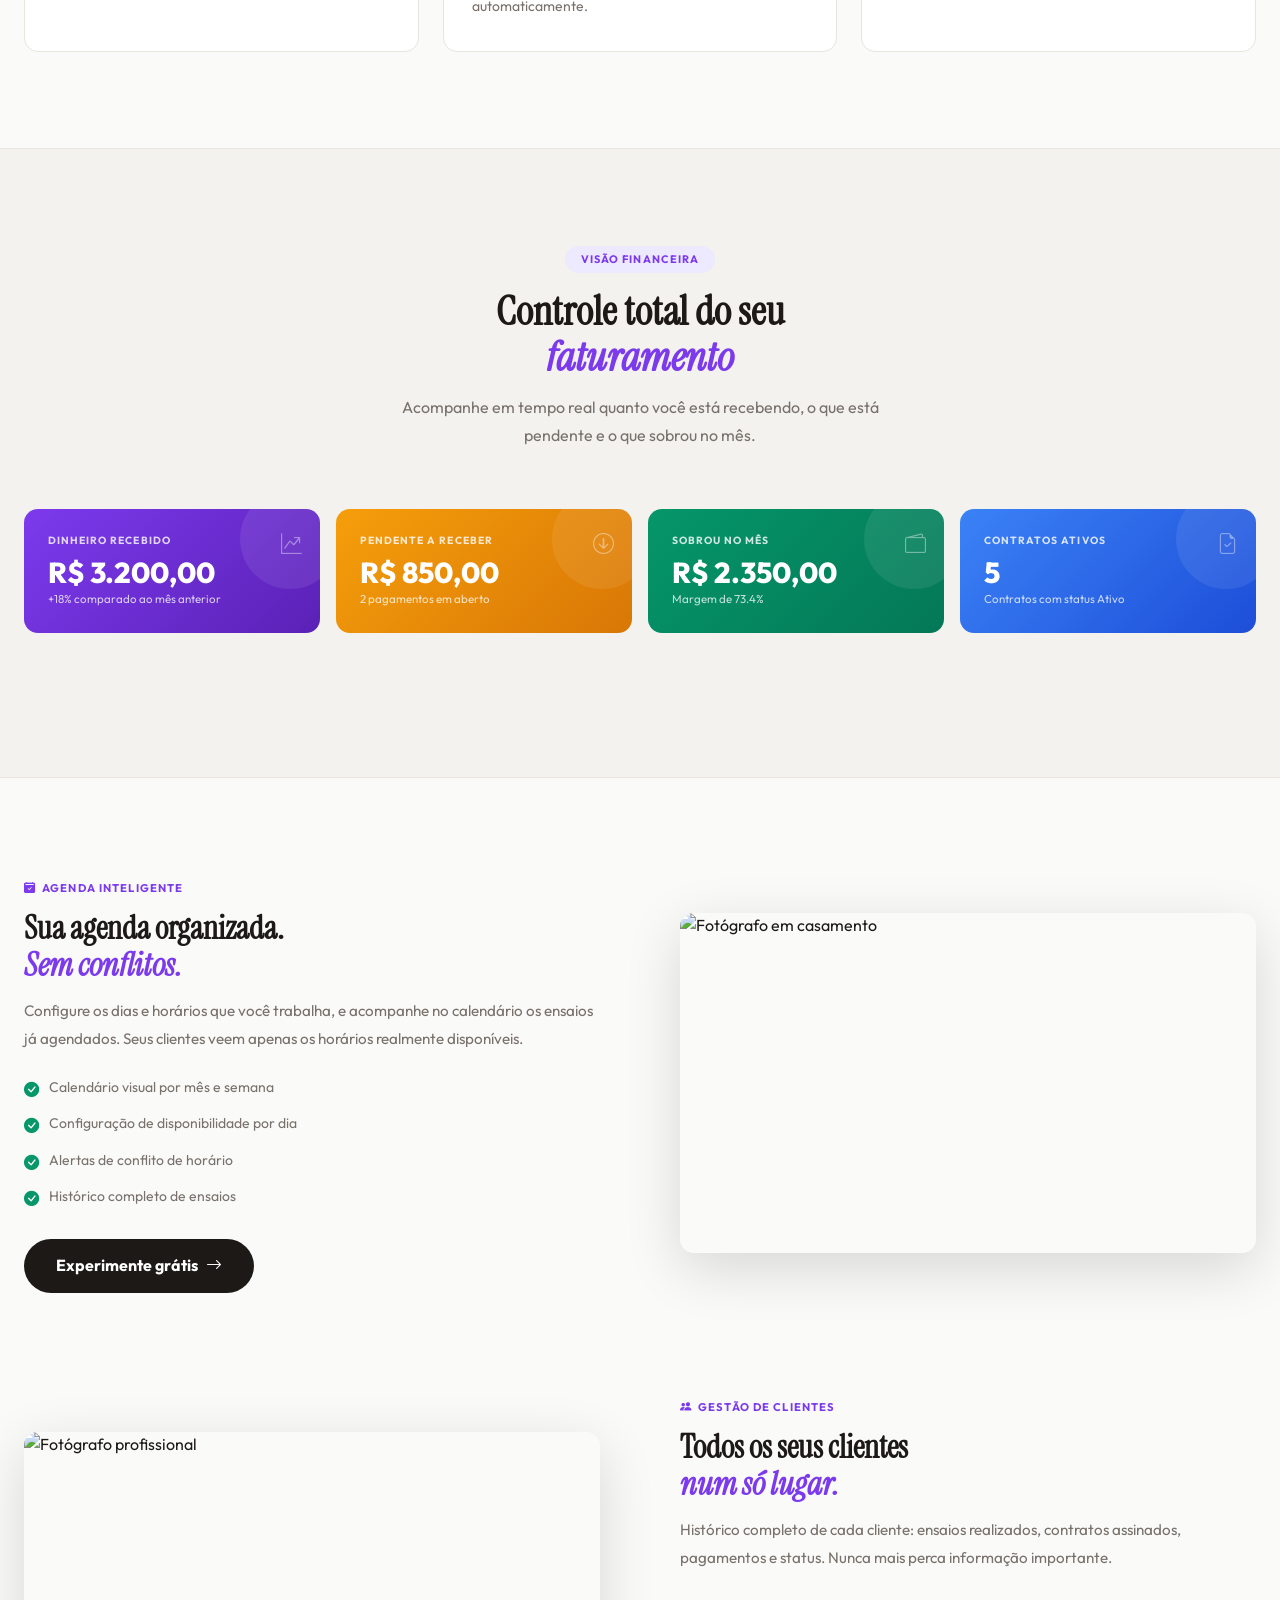
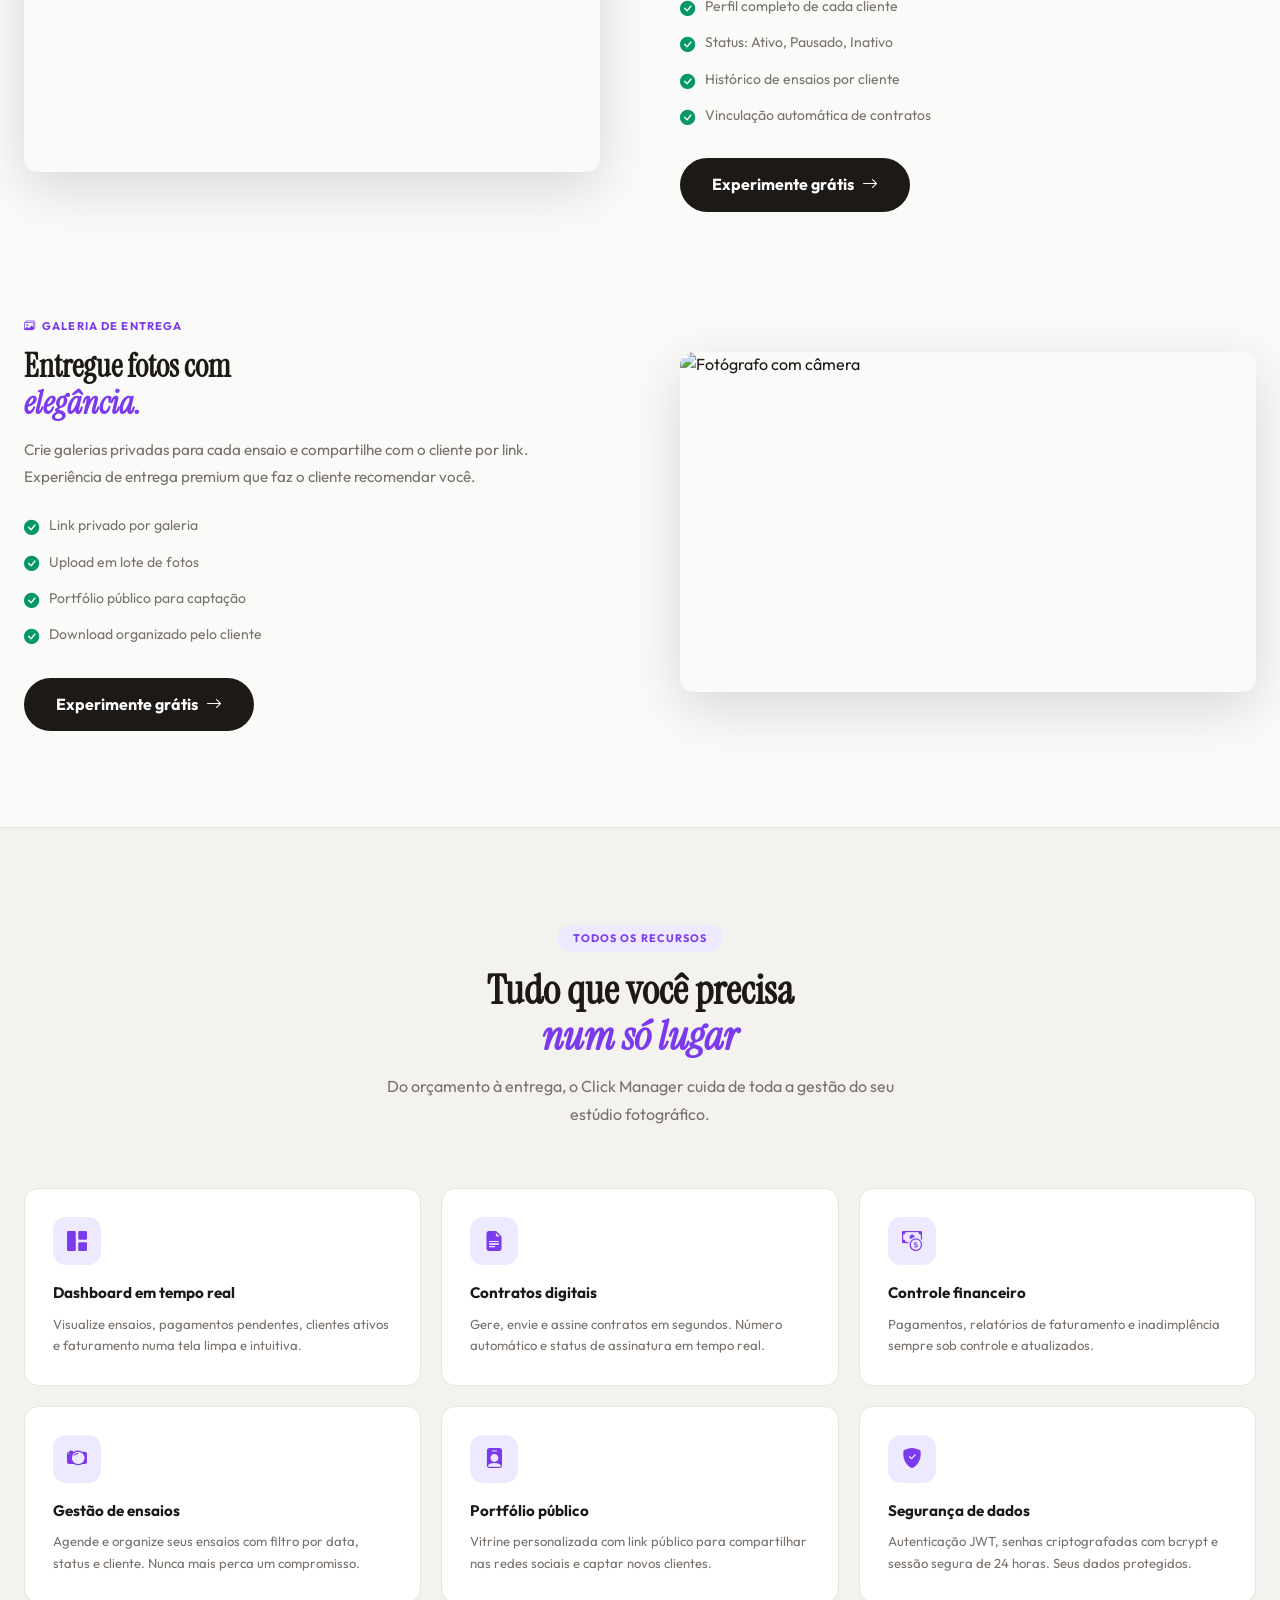
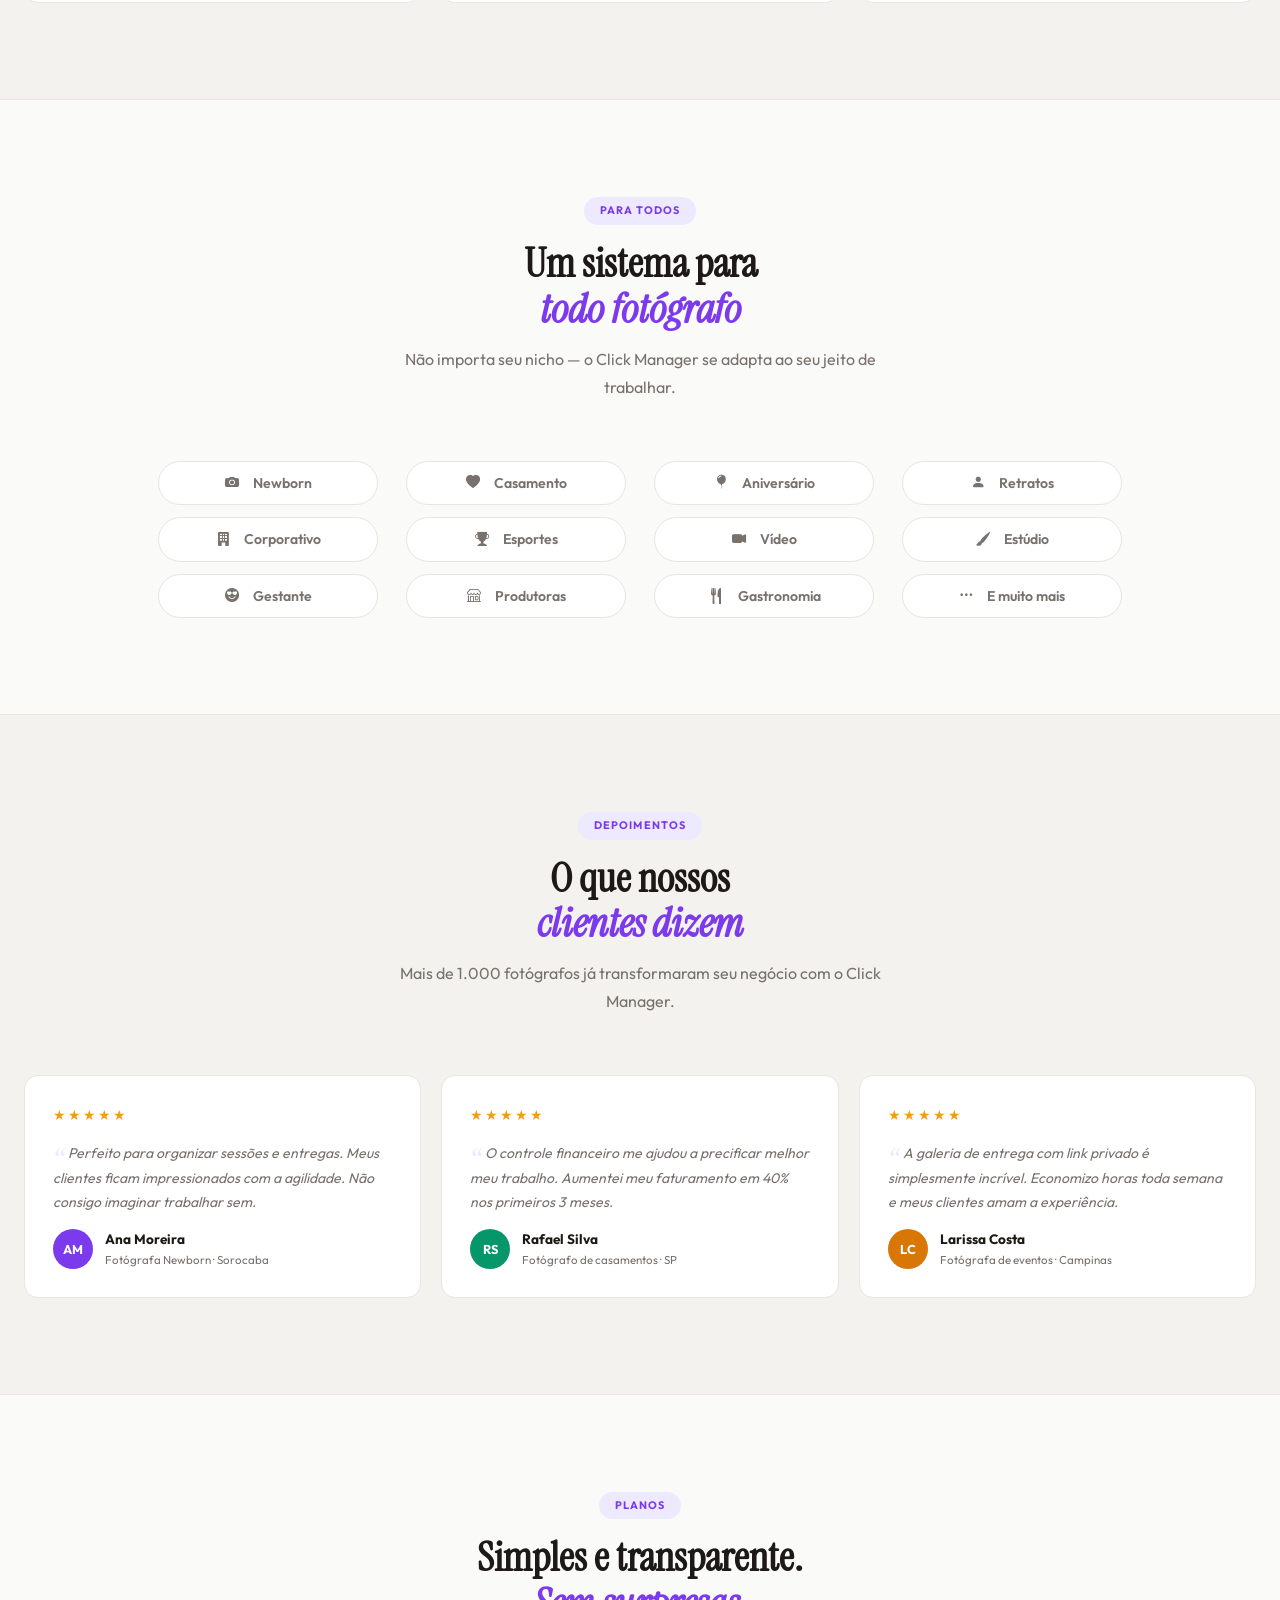
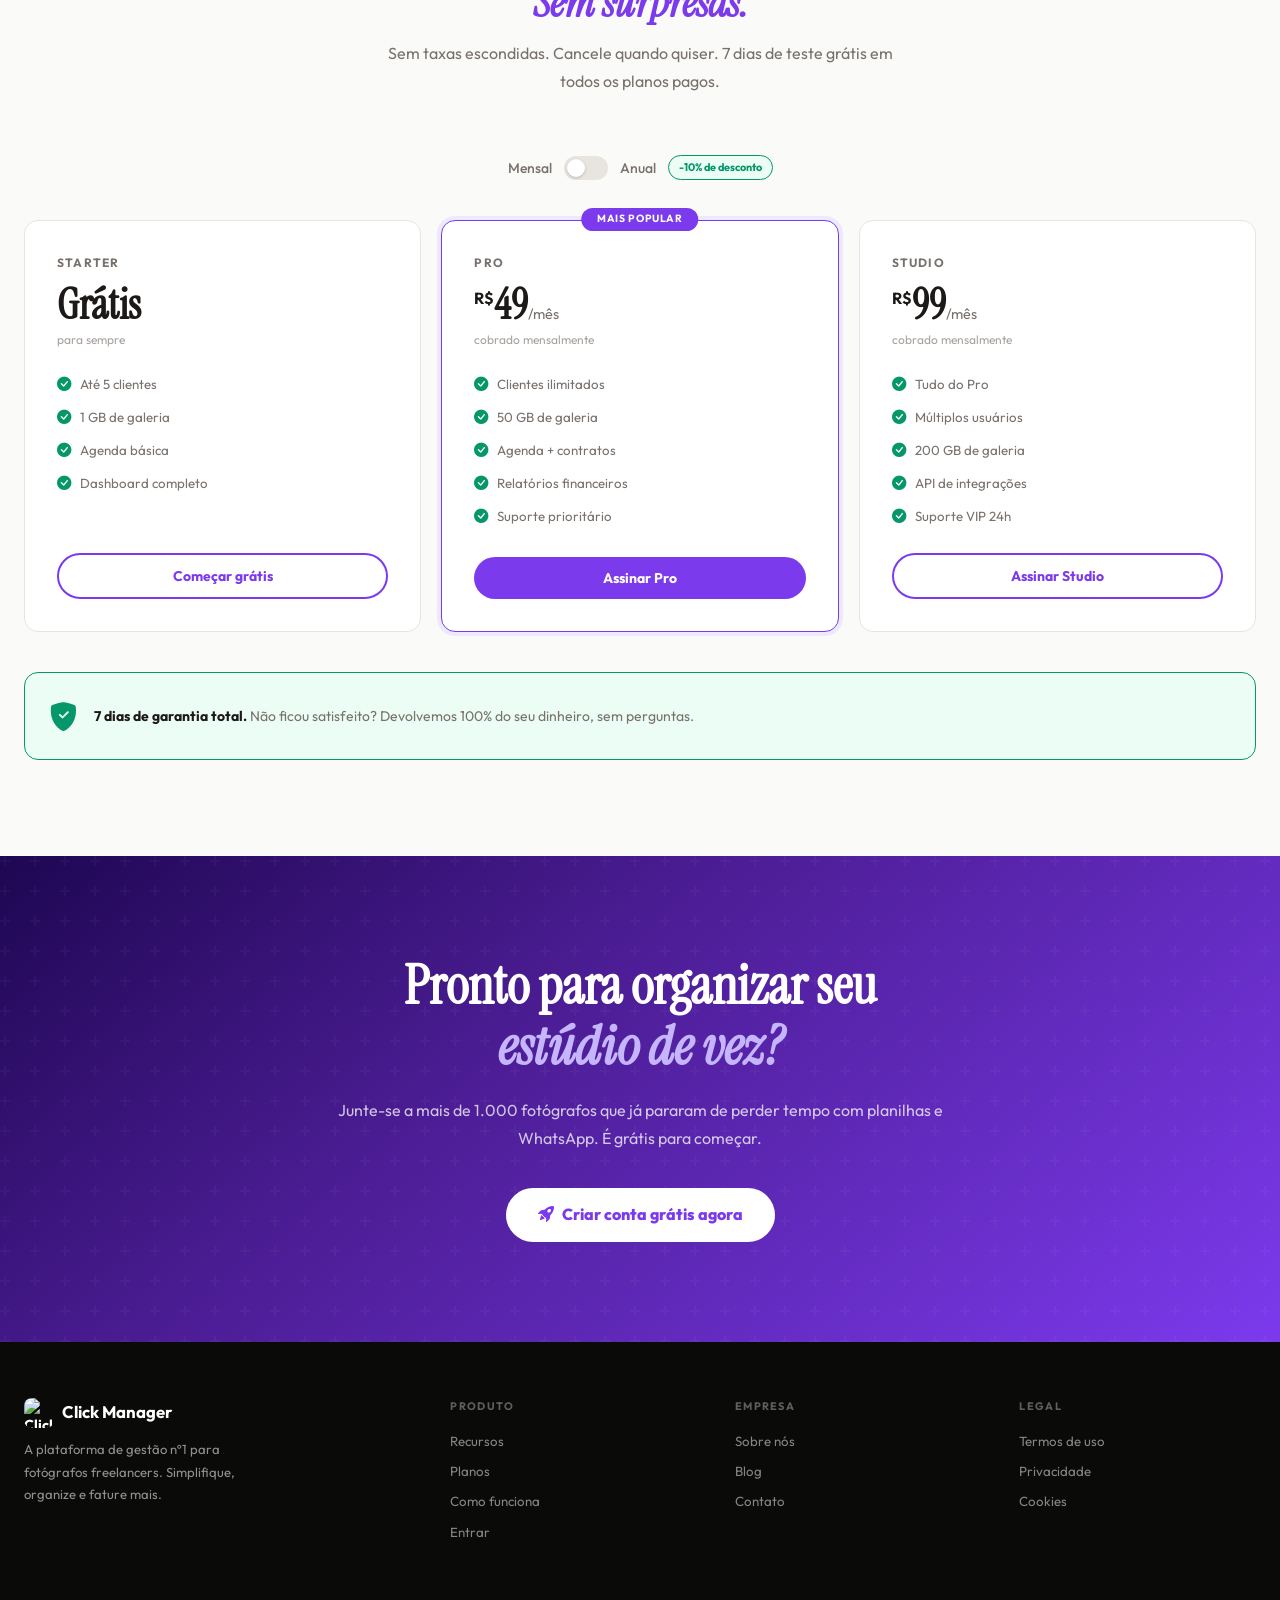
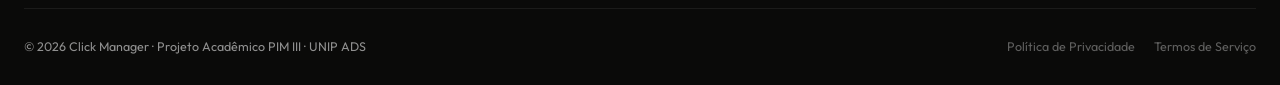
==== commit 4e6d8997: "Correções" ====
--- a/clickmanager-v2/index.html
+++ b/clickmanager-v2/index.html
@@ -71,7 +71,7 @@
 .nav-brand{display:flex;align-items:center;gap:10px;font-weight:800;font-size:1.1rem;color:#fff}
 .nav.scrolled .nav-brand{color:var(--text)}
 .nav-brand-icon{width:36px;height:36px;background:var(--accent);border-radius:10px;display:flex;align-items:center;justify-content:center;color:#fff;font-size:1.05rem;flex-shrink:0}
-..nav-brand-icon.logo-image{background:transparent}
+.nav-brand-icon.logo-image{background:transparent}
 .nav-brand-icon.logo-image img{width:100%;height:100%;object-fit:contain;border-radius:inherit;display:block}
 .footer-brand .brand-icon.logo-image{background:transparent}
 .footer-brand .brand-icon.logo-image img{width:100%;height:100%;object-fit:contain;border-radius:inherit;display:block}
@@ -958,8 +958,22 @@
   nav.classList.remove('visible');
 
   function onScroll(){
-    // mark scrolled state for styling
-    nav.classList.toggle('scrolled', window.scrollY>40);
+    // Determine scrolled state based on when the stats strip crosses the nav brand
+    var stats = document.querySelector('.stats-strip');
+    var brand = nav.querySelector('.nav-brand');
+    var scrolled = false;
+
+    if(stats && brand){
+      var statsRect = stats.getBoundingClientRect();
+      var brandRect = brand.getBoundingClientRect();
+      // when the top of the stats strip reaches the bottom of the brand text/icon
+      scrolled = statsRect.top <= brandRect.bottom;
+    } else {
+      // fallback to original simple threshold
+      scrolled = window.scrollY > 40;
+    }
+
+    nav.classList.toggle('scrolled', scrolled);
 
     // show nav while scrolling
     if(!nav.classList.contains('visible')) nav.classList.add('visible');
